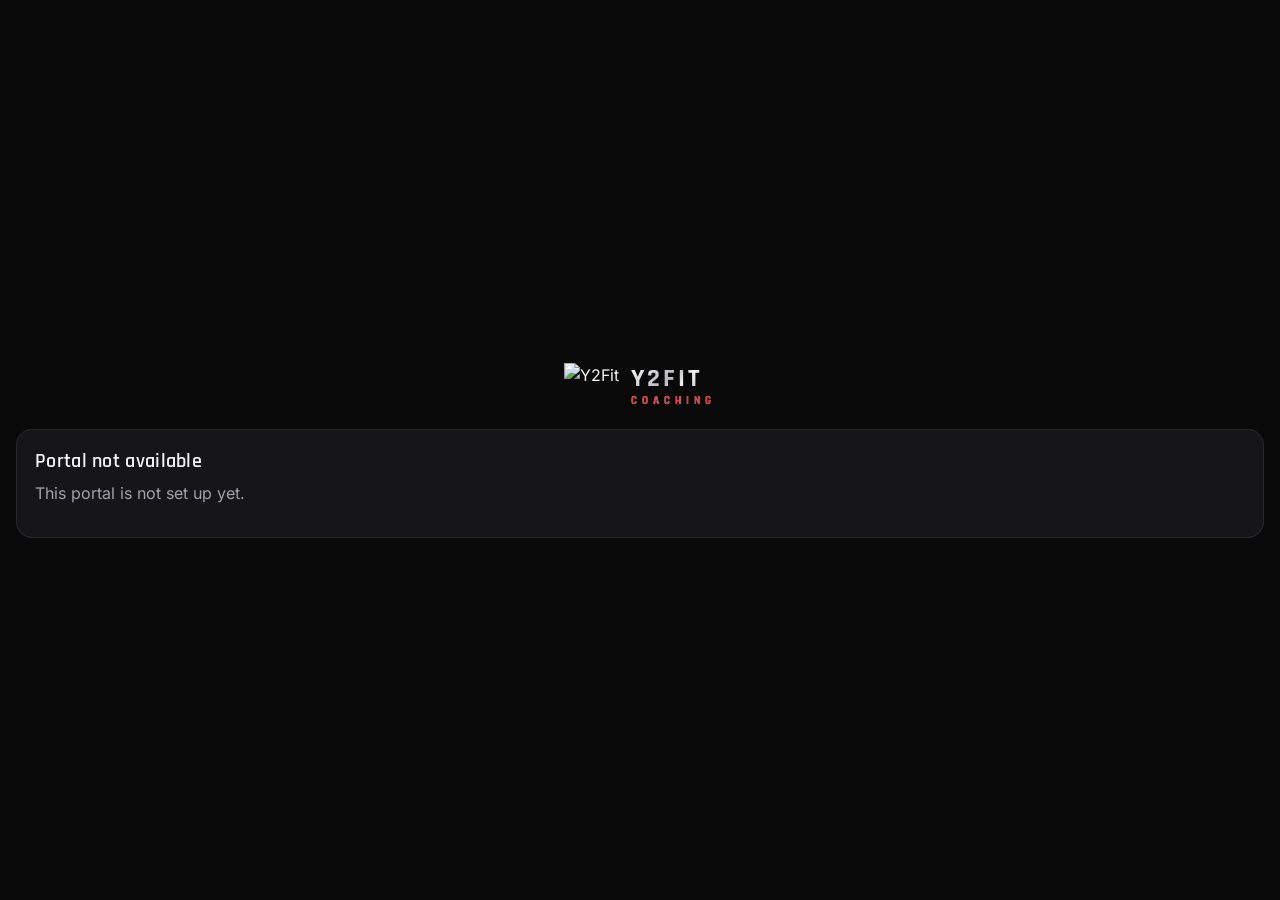
==== index.html @ b9923e0b "Update index.html" ====
<!doctype html>
<html lang="en">
  <head>
    <meta charset="utf-8" />
    <meta name="viewport" content="width=device-width, initial-scale=1, viewport-fit=cover" />
    <meta name="robots" content="noindex, nofollow" />
    <meta name="referrer" content="no-referrer" />
    <meta
      http-equiv="Content-Security-Policy"
      content="default-src 'self'; script-src 'self' 'sha256-iaXURmOWHEvY6oqe3S2Y908g583WrVGCS9VY5x+DiuU='; style-src 'self' 'unsafe-inline'; img-src 'self' data: blob:; font-src 'self'; connect-src 'self' https://rhuncukkrwwhmzfdraai.supabase.co; frame-src 'self'; worker-src 'self'; manifest-src 'self'; object-src 'none'; base-uri 'none'; form-action 'none'"
    />
    <meta name="theme-color" content="#090909" />
    <meta name="apple-mobile-web-app-capable" content="yes" />
    <meta name="apple-mobile-web-app-status-bar-style" content="black-translucent" />
    <meta name="apple-mobile-web-app-title" content="Y2Fit" />
    <link rel="manifest" href="./manifest.webmanifest" />
    <link rel="icon" href="./icon-192.png" />
    <link rel="apple-touch-icon" href="./icon-180.png" />
    <title>Y2Fit Coaching</title>
    <script type="module" crossorigin src="./assets/index-DRrbJrvQ.js"></script>
    <link rel="stylesheet" crossorigin href="./assets/index-DReyGzS9.css">
  </head>
  <body>
    <div id="root"></div>
  </body>
</html>
---- assets/index-DReyGzS9.css ----
@font-face{font-family:Inter;font-style:normal;font-display:swap;font-weight:400;src:url(./inter-cyrillic-ext-400-normal-BQZuk6qB.woff2) format("woff2"),url(./inter-cyrillic-ext-400-normal-DQukG94-.woff) format("woff");unicode-range:U+0460-052F,U+1C80-1C8A,U+20B4,U+2DE0-2DFF,U+A640-A69F,U+FE2E-FE2F}@font-face{font-family:Inter;font-style:normal;font-display:swap;font-weight:400;src:url(./inter-cyrillic-400-normal-obahsSVq.woff2) format("woff2"),url(./inter-cyrillic-400-normal-HOLc17fK.woff) format("woff");unicode-range:U+0301,U+0400-045F,U+0490-0491,U+04B0-04B1,U+2116}@font-face{font-family:Inter;font-style:normal;font-display:swap;font-weight:400;src:url(./inter-greek-ext-400-normal-DGGRlc-M.woff2) format("woff2"),url(./inter-greek-ext-400-normal-KugGGMne.woff) format("woff");unicode-range:U+1F00-1FFF}@font-face{font-family:Inter;font-style:normal;font-display:swap;font-weight:400;src:url(./inter-greek-400-normal-B4URO6DV.woff2) format("woff2"),url(./inter-greek-400-normal-q2sYcFCs.woff) format("woff");unicode-range:U+0370-0377,U+037A-037F,U+0384-038A,U+038C,U+038E-03A1,U+03A3-03FF}@font-face{font-family:Inter;font-style:normal;font-display:swap;font-weight:400;src:url(./inter-vietnamese-400-normal-DMkecbls.woff2) format("woff2"),url(./inter-vietnamese-400-normal-Bbgyi5SW.woff) format("woff");unicode-range:U+0102-0103,U+0110-0111,U+0128-0129,U+0168-0169,U+01A0-01A1,U+01AF-01B0,U+0300-0301,U+0303-0304,U+0308-0309,U+0323,U+0329,U+1EA0-1EF9,U+20AB}@font-face{font-family:Inter;font-style:normal;font-display:swap;font-weight:400;src:url(./inter-latin-ext-400-normal-C1nco2VV.woff2) format("woff2"),url(./inter-latin-ext-400-normal-77YHD8bZ.woff) format("woff");unicode-range:U+0100-02BA,U+02BD-02C5,U+02C7-02CC,U+02CE-02D7,U+02DD-02FF,U+0304,U+0308,U+0329,U+1D00-1DBF,U+1E00-1E9F,U+1EF2-1EFF,U+2020,U+20A0-20AB,U+20AD-20C0,U+2113,U+2C60-2C7F,U+A720-A7FF}@font-face{font-family:Inter;font-style:normal;font-display:swap;font-weight:400;src:url(./inter-latin-400-normal-C38fXH4l.woff2) format("woff2"),url(./inter-latin-400-normal-CyCys3Eg.woff) format("woff");unicode-range:U+0000-00FF,U+0131,U+0152-0153,U+02BB-02BC,U+02C6,U+02DA,U+02DC,U+0304,U+0308,U+0329,U+2000-206F,U+20AC,U+2122,U+2191,U+2193,U+2212,U+2215,U+FEFF,U+FFFD}@font-face{font-family:Inter;font-style:normal;font-display:swap;font-weight:500;src:url(./inter-cyrillic-ext-500-normal-B0yAr1jD.woff2) format("woff2"),url(./inter-cyrillic-ext-500-normal-BmqWE9Dz.woff) format("woff");unicode-range:U+0460-052F,U+1C80-1C8A,U+20B4,U+2DE0-2DFF,U+A640-A69F,U+FE2E-FE2F}@font-face{font-family:Inter;font-style:normal;font-display:swap;font-weight:500;src:url(./inter-cyrillic-500-normal-BasfLYem.woff2) format("woff2"),url(./inter-cyrillic-500-normal-CxZf_p3X.woff) format("woff");unicode-range:U+0301,U+0400-045F,U+0490-0491,U+04B0-04B1,U+2116}@font-face{font-family:Inter;font-style:normal;font-display:swap;font-weight:500;src:url(./inter-greek-ext-500-normal-C4iEst2y.woff2) format("woff2"),url(./inter-greek-ext-500-normal-2j5mBUwD.woff) format("woff");unicode-range:U+1F00-1FFF}@font-face{font-family:Inter;font-style:normal;font-display:swap;font-weight:500;src:url(./inter-greek-500-normal-BIZE56-Y.woff2) format("woff2"),url(./inter-greek-500-normal-Xzm54t5V.woff) format("woff");unicode-range:U+0370-0377,U+037A-037F,U+0384-038A,U+038C,U+038E-03A1,U+03A3-03FF}@font-face{font-family:Inter;font-style:normal;font-display:swap;font-weight:500;src:url(./inter-vietnamese-500-normal-DOriooB6.woff2) format("woff2"),url(./inter-vietnamese-500-normal-mJboJaSs.woff) format("woff");unicode-range:U+0102-0103,U+0110-0111,U+0128-0129,U+0168-0169,U+01A0-01A1,U+01AF-01B0,U+0300-0301,U+0303-0304,U+0308-0309,U+0323,U+0329,U+1EA0-1EF9,U+20AB}@font-face{font-family:Inter;font-style:normal;font-display:swap;font-weight:500;src:url(./inter-latin-ext-500-normal-CV4jyFjo.woff2) format("woff2"),url(./inter-latin-ext-500-normal-BxGbmqWO.woff) format("woff");unicode-range:U+0100-02BA,U+02BD-02C5,U+02C7-02CC,U+02CE-02D7,U+02DD-02FF,U+0304,U+0308,U+0329,U+1D00-1DBF,U+1E00-1E9F,U+1EF2-1EFF,U+2020,U+20A0-20AB,U+20AD-20C0,U+2113,U+2C60-2C7F,U+A720-A7FF}@font-face{font-family:Inter;font-style:normal;font-display:swap;font-weight:500;src:url(./inter-latin-500-normal-Cerq10X2.woff2) format("woff2"),url(./inter-latin-500-normal-BL9OpVg8.woff) format("woff");unicode-range:U+0000-00FF,U+0131,U+0152-0153,U+02BB-02BC,U+02C6,U+02DA,U+02DC,U+0304,U+0308,U+0329,U+2000-206F,U+20AC,U+2122,U+2191,U+2193,U+2212,U+2215,U+FEFF,U+FFFD}@font-face{font-family:Inter;font-style:normal;font-display:swap;font-weight:600;src:url(./inter-cyrillic-ext-600-normal-Dfes3d0z.woff2) format("woff2"),url(./inter-cyrillic-ext-600-normal-Bcila6Z-.woff) format("woff");unicode-range:U+0460-052F,U+1C80-1C8A,U+20B4,U+2DE0-2DFF,U+A640-A69F,U+FE2E-FE2F}@font-face{font-family:Inter;font-style:normal;font-display:swap;font-weight:600;src:url(./inter-cyrillic-600-normal-CWCymEST.woff2) format("woff2"),url(./inter-cyrillic-600-normal-4D_pXhcN.woff) format("woff");unicode-range:U+0301,U+0400-045F,U+0490-0491,U+04B0-04B1,U+2116}@font-face{font-family:Inter;font-style:normal;font-display:swap;font-weight:600;src:url(./inter-greek-ext-600-normal-DRtmH8MT.woff2) format("woff2"),url(./inter-greek-ext-600-normal-B8X0CLgF.woff) format("woff");unicode-range:U+1F00-1FFF}@font-face{font-family:Inter;font-style:normal;font-display:swap;font-weight:600;src:url(./inter-greek-600-normal-plRanbMR.woff2) format("woff2"),url(./inter-greek-600-normal-BZpKdvQh.woff) format("woff");unicode-range:U+0370-0377,U+037A-037F,U+0384-038A,U+038C,U+038E-03A1,U+03A3-03FF}@font-face{font-family:Inter;font-style:normal;font-display:swap;font-weight:600;src:url(./inter-vietnamese-600-normal-Cc8MFFhd.woff2) format("woff2"),url(./inter-vietnamese-600-normal-BuLX-rYi.woff) format("woff");unicode-range:U+0102-0103,U+0110-0111,U+0128-0129,U+0168-0169,U+01A0-01A1,U+01AF-01B0,U+0300-0301,U+0303-0304,U+0308-0309,U+0323,U+0329,U+1EA0-1EF9,U+20AB}@font-face{font-family:Inter;font-style:normal;font-display:swap;font-weight:600;src:url(./inter-latin-ext-600-normal-D2bJ5OIk.woff2) format("woff2"),url(./inter-latin-ext-600-normal-CIVaiw4L.woff) format("woff");unicode-range:U+0100-02BA,U+02BD-02C5,U+02C7-02CC,U+02CE-02D7,U+02DD-02FF,U+0304,U+0308,U+0329,U+1D00-1DBF,U+1E00-1E9F,U+1EF2-1EFF,U+2020,U+20A0-20AB,U+20AD-20C0,U+2113,U+2C60-2C7F,U+A720-A7FF}@font-face{font-family:Inter;font-style:normal;font-display:swap;font-weight:600;src:url(./inter-latin-600-normal-LgqL8muc.woff2) format("woff2"),url(./inter-latin-600-normal-CiBQ2DWP.woff) format("woff");unicode-range:U+0000-00FF,U+0131,U+0152-0153,U+02BB-02BC,U+02C6,U+02DA,U+02DC,U+0304,U+0308,U+0329,U+2000-206F,U+20AC,U+2122,U+2191,U+2193,U+2212,U+2215,U+FEFF,U+FFFD}@font-face{font-family:Rajdhani;font-style:normal;font-display:swap;font-weight:600;src:url(./rajdhani-devanagari-600-normal-DhS7ScYx.woff2) format("woff2"),url(./rajdhani-devanagari-600-normal-BtY48IV_.woff) format("woff");unicode-range:U+0900-097F,U+1CD0-1CF9,U+200C-200D,U+20A8,U+20B9,U+20F0,U+25CC,U+A830-A839,U+A8E0-A8FF,U+11B00-11B09}@font-face{font-family:Rajdhani;font-style:normal;font-display:swap;font-weight:600;src:url(./rajdhani-latin-ext-600-normal-C9ZjJQAt.woff2) format("woff2"),url(./rajdhani-latin-ext-600-normal-BleIgkPp.woff) format("woff");unicode-range:U+0100-02BA,U+02BD-02C5,U+02C7-02CC,U+02CE-02D7,U+02DD-02FF,U+0304,U+0308,U+0329,U+1D00-1DBF,U+1E00-1E9F,U+1EF2-1EFF,U+2020,U+20A0-20AB,U+20AD-20C0,U+2113,U+2C60-2C7F,U+A720-A7FF}@font-face{font-family:Rajdhani;font-style:normal;font-display:swap;font-weight:600;src:url(./rajdhani-latin-600-normal-CXCVEoA9.woff2) format("woff2"),url(./rajdhani-latin-600-normal-Dx02qI2_.woff) format("woff");unicode-range:U+0000-00FF,U+0131,U+0152-0153,U+02BB-02BC,U+02C6,U+02DA,U+02DC,U+0304,U+0308,U+0329,U+2000-206F,U+20AC,U+2122,U+2191,U+2193,U+2212,U+2215,U+FEFF,U+FFFD}@font-face{font-family:Rajdhani;font-style:normal;font-display:swap;font-weight:700;src:url(./rajdhani-devanagari-700-normal-BQQOj9BB.woff2) format("woff2"),url(./rajdhani-devanagari-700-normal-DBRwWuxA.woff) format("woff");unicode-range:U+0900-097F,U+1CD0-1CF9,U+200C-200D,U+20A8,U+20B9,U+20F0,U+25CC,U+A830-A839,U+A8E0-A8FF,U+11B00-11B09}@font-face{font-family:Rajdhani;font-style:normal;font-display:swap;font-weight:700;src:url(./rajdhani-latin-ext-700-normal-S6aYESQK.woff2) format("woff2"),url(./rajdhani-latin-ext-700-normal-BPaQ7tlD.woff) format("woff");unicode-range:U+0100-02BA,U+02BD-02C5,U+02C7-02CC,U+02CE-02D7,U+02DD-02FF,U+0304,U+0308,U+0329,U+1D00-1DBF,U+1E00-1E9F,U+1EF2-1EFF,U+2020,U+20A0-20AB,U+20AD-20C0,U+2113,U+2C60-2C7F,U+A720-A7FF}@font-face{font-family:Rajdhani;font-style:normal;font-display:swap;font-weight:700;src:url(./rajdhani-latin-700-normal-BPDUZo87.woff2) format("woff2"),url(./rajdhani-latin-700-normal-e0Uj8ZlN.woff) format("woff");unicode-range:U+0000-00FF,U+0131,U+0152-0153,U+02BB-02BC,U+02C6,U+02DA,U+02DC,U+0304,U+0308,U+0329,U+2000-206F,U+20AC,U+2122,U+2191,U+2193,U+2212,U+2215,U+FEFF,U+FFFD}:root{--bg: #090909;--card: #161618;--raised: #1f1f22;--line: rgba(255, 255, 255, .08);--line-strong: rgba(255, 255, 255, .16);--text: #f4f4f5;--text-2: #a1a1aa;--silver: #d4d4d8;--chrome: linear-gradient(135deg, #fafafa 0%, #b8b8bd 38%, #f1f1f2 55%, #8d8d93 100%);--red: #e5383b;--red-soft: rgba(229, 56, 59, .14);--good: #6ee7a8;--danger: #f78b8b;--info: #b9d3f4;--radius: 16px;--font: "Inter", system-ui, -apple-system, "Segoe UI", sans-serif;--display: "Rajdhani", "Inter", system-ui, sans-serif;color-scheme:dark}*{box-sizing:border-box}html,body{margin:0;background:var(--bg);color:var(--text);font:16px/1.5 var(--font);-webkit-text-size-adjust:100%}body{min-height:100dvh}h1,h2{font-family:var(--display);letter-spacing:.3px;margin:0 0 8px;line-height:1.15}h1{font-size:26px;font-weight:700}h2{font-size:20px;font-weight:600}p{margin:0 0 12px}.muted{color:var(--text-2)}.fine{color:var(--text-2);font-size:13px;margin-top:12px}.centered{min-height:100dvh;display:flex;flex-direction:column;align-items:center;justify-content:center;padding:24px 16px calc(24px + env(safe-area-inset-bottom));gap:18px}.brand{display:flex;align-items:center;gap:12px}.brand img{height:48px}.brand .word{font-family:var(--display);font-weight:700;font-size:26px;letter-spacing:3px;background:var(--chrome);-webkit-background-clip:text;background-clip:text;color:transparent;line-height:1}.brand .word span{display:block;font-size:11px;letter-spacing:5px;color:var(--red);-webkit-text-fill-color:var(--red);margin-top:4px}.card{background:var(--card);border:1px solid var(--line);border-radius:var(--radius);padding:20px 18px;width:100%}.card+.card{margin-top:14px}.auth,.welcome{max-width:420px;display:flex;flex-direction:column;gap:6px}.welcome p{font-size:17px}.field{display:flex;flex-direction:column;gap:6px;font-size:14px;font-weight:600;color:var(--silver);margin:8px 0}.field input{font:inherit;font-weight:400;font-size:16px;color:var(--text);background:#0f0f11;border:1px solid var(--line-strong);border-radius:12px;padding:13px 14px}.field input:focus{outline:2px solid var(--silver);outline-offset:1px}.btn{display:inline-flex;align-items:center;justify-content:center;gap:8px;font:inherit;font-weight:600;color:var(--text);background:var(--raised);border:1px solid var(--line-strong);border-radius:12px;padding:13px 18px;cursor:pointer;text-decoration:none;min-height:48px}.btn.primary{background:var(--chrome);color:#0b0b0c;border-color:transparent}.btn.danger{color:var(--danger)}.btn.block{width:100%;margin-top:10px}.btn:disabled{opacity:.6;cursor:default}.link{background:none;border:0;color:var(--silver);font:inherit;font-size:14px;padding:10px;cursor:pointer;text-decoration:underline;text-underline-offset:3px}.row{display:flex;gap:10px;flex-wrap:wrap}.alert{border-radius:12px;padding:11px 13px;background:#f78b8b1f;color:var(--danger);font-size:14px;margin:6px 0}.alert.ok{background:#6ee7a81f;color:var(--good)}.alert.info{background:#b9d3f41a;color:var(--info)}.checks{list-style:none;padding:0;margin:4px 0 6px}.checks li{padding:6px 0 6px 28px;position:relative;color:var(--silver)}.checks li:before{content:"✓";position:absolute;left:4px;color:var(--red);font-weight:700}.spinner{width:34px;height:34px;border-radius:50%;border:3px solid var(--line-strong);border-top-color:var(--red);animation:spin .8s linear infinite}@keyframes spin{to{transform:rotate(360deg)}}.shell{min-height:100dvh;display:flex;flex-direction:column}.top{position:sticky;top:0;z-index:5;display:flex;align-items:center;gap:12px;padding:calc(10px + env(safe-area-inset-top)) 16px 10px;background:#090909eb;-webkit-backdrop-filter:blur(10px);backdrop-filter:blur(10px);border-bottom:1px solid var(--line)}.top .logo{height:34px}.top .who{flex:1;min-width:0}.top .hello{font-family:var(--display);font-weight:700;font-size:20px;line-height:1.1}.top .stage{font-size:12px;color:var(--text-2)}.icon{width:44px;height:44px;border-radius:12px;border:1px solid var(--line-strong);background:var(--raised);color:var(--text);font-size:18px;cursor:pointer}.icon.on{border-color:var(--red)}.content{flex:1;width:100%;max-width:720px;margin:0 auto;padding:16px 16px calc(96px + env(safe-area-inset-bottom))}.tabs{position:fixed;left:0;right:0;bottom:0;z-index:5;display:grid;grid-template-columns:repeat(5,1fr);background:#0e0e0ff7;border-top:1px solid var(--line);padding-bottom:env(safe-area-inset-bottom)}.tabs button{position:relative;display:flex;flex-direction:column;align-items:center;gap:2px;padding:10px 2px 9px;background:none;border:0;color:var(--text-2);font:inherit;font-size:11.5px;cursor:pointer;min-height:58px}.tabs button .ic{font-size:19px;line-height:1}.tabs button.on{color:var(--text)}.tabs button.on:before{content:"";position:absolute;top:0;left:28%;right:28%;height:3px;border-radius:0 0 3px 3px;background:var(--red)}.tabs .dot{position:absolute;top:6px;right:calc(50% - 22px);min-width:18px;height:18px;border-radius:9px;background:var(--red);color:#fff;font-size:11px;font-weight:700;display:flex;align-items:center;justify-content:center;padding:0 5px}.tabs .lock{position:absolute;top:5px;right:calc(50% - 20px);font-size:10px}.hero h1{font-size:28px}.steps{list-style:none;padding:0;margin:16px 0 6px}.steps li{display:flex;align-items:center;gap:12px;padding:10px 0;color:var(--text-2);border-top:1px solid var(--line)}.steps li:first-child{border-top:0}.steps .bullet{width:26px;height:26px;flex:none;border-radius:50%;border:2px solid var(--line-strong);display:flex;align-items:center;justify-content:center;font-size:13px;font-weight:700}.steps li.done{color:var(--text)}.steps li.done .bullet{background:var(--red);border-color:var(--red);color:#fff}.steps li.current{color:var(--text)}.steps li.current .bullet{border-color:var(--red);box-shadow:0 0 0 4px var(--red-soft)}.steps .when{margin-left:auto;font-size:13px;color:var(--text-2)}.notes{list-style:none;padding:0;margin:6px 0 0}.notes li{padding:12px 0 12px 14px;border-top:1px solid var(--line);position:relative}.notes li:first-child{border-top:0}.notes li.new:before{content:"";position:absolute;left:0;top:18px;width:7px;height:7px;border-radius:50%;background:var(--red)}.notes .t{font-weight:600}.notes .b{color:var(--silver);font-size:14px}.notes .d{color:var(--text-2);font-size:12px;margin-top:2px}.locked{text-align:center;padding:22px 6px 8px}.locked .big{font-size:40px;margin-bottom:6px}.kv{display:grid;grid-template-columns:auto 1fr;gap:8px 16px;margin:8px 0 0}.kv dt{color:var(--text-2)}.kv dd{margin:0;word-break:break-word}.qwrap{height:100dvh;display:flex;flex-direction:column}.qbar{display:flex;align-items:center;justify-content:space-between;gap:10px;padding:calc(4px + env(safe-area-inset-top)) 8px 4px;border-bottom:1px solid var(--line);font-size:13px;color:var(--text-2)}.qframe{flex:1;width:100%;border:0;background:#0b0b0c}@media(min-width:760px){.tabs{left:50%;right:auto;width:720px;transform:translate(-50%);border:1px solid var(--line);border-bottom:0;border-radius:16px 16px 0 0}}
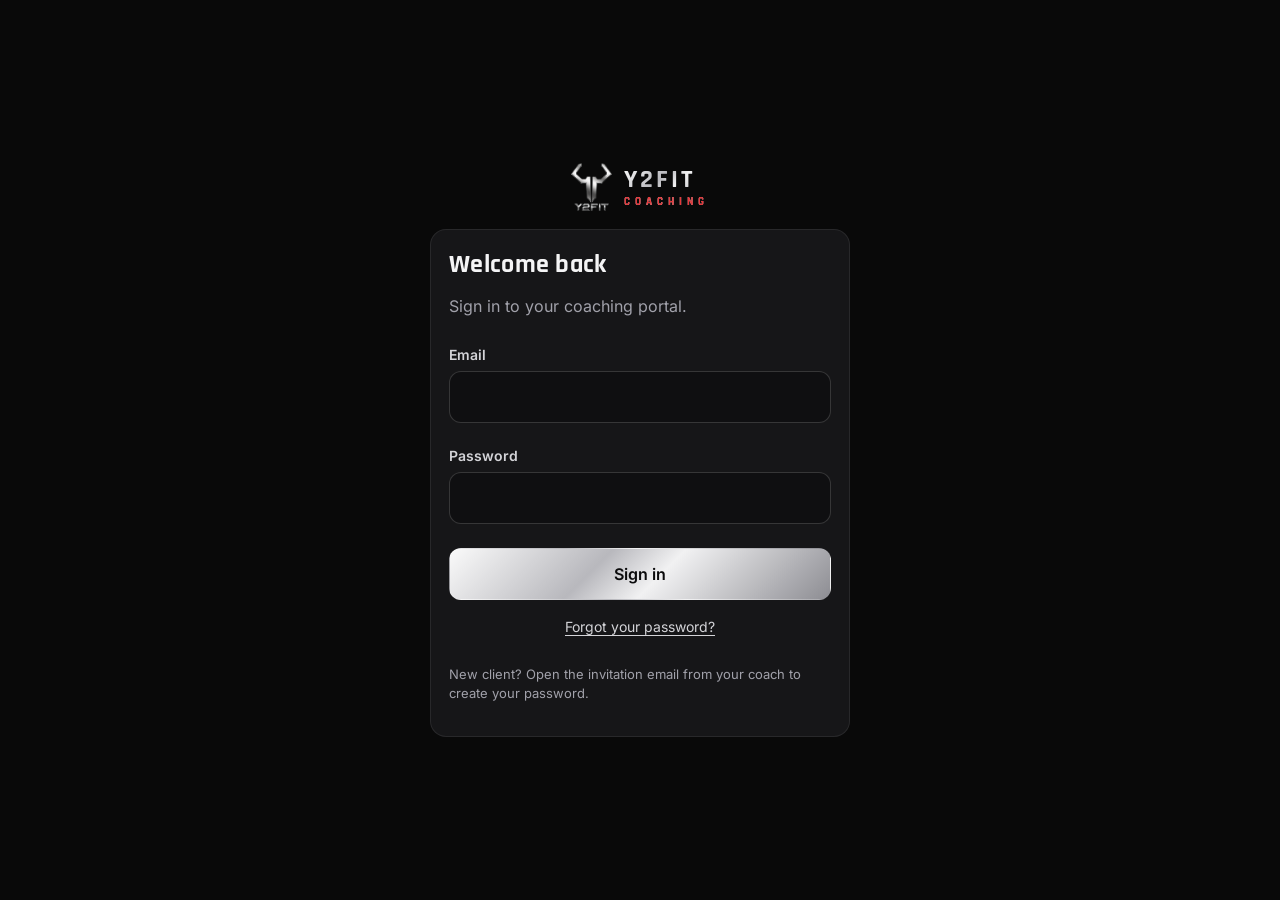
==== commit 07cd44b1: "Update index.html" ====
--- a/index.html
+++ b/index.html
@@ -17,8 +17,8 @@
     <link rel="icon" href="./icon-192.png" />
     <link rel="apple-touch-icon" href="./icon-180.png" />
     <title>Y2Fit Coaching</title>
-    <script type="module" crossorigin src="./assets/index-DRrbJrvQ.js"></script>
-    <link rel="stylesheet" crossorigin href="./assets/index-DReyGzS9.css">
+    <script type="module" crossorigin src="./assets/index-DUqU2x_a.js"></script>
+    <link rel="stylesheet" crossorigin href="./assets/index-DkVTTRrE.css">
   </head>
   <body>
     <div id="root"></div>
--- a/assets/index-DkVTTRrE.css
+++ b/assets/index-DkVTTRrE.css
@@ -0,0 +1 @@
+@font-face{font-family:Inter;font-style:normal;font-display:swap;font-weight:400;src:url(./inter-cyrillic-ext-400-normal-BQZuk6qB.woff2) format("woff2"),url(./inter-cyrillic-ext-400-normal-DQukG94-.woff) format("woff");unicode-range:U+0460-052F,U+1C80-1C8A,U+20B4,U+2DE0-2DFF,U+A640-A69F,U+FE2E-FE2F}@font-face{font-family:Inter;font-style:normal;font-display:swap;font-weight:400;src:url(./inter-cyrillic-400-normal-obahsSVq.woff2) format("woff2"),url(./inter-cyrillic-400-normal-HOLc17fK.woff) format("woff");unicode-range:U+0301,U+0400-045F,U+0490-0491,U+04B0-04B1,U+2116}@font-face{font-family:Inter;font-style:normal;font-display:swap;font-weight:400;src:url(./inter-greek-ext-400-normal-DGGRlc-M.woff2) format("woff2"),url(./inter-greek-ext-400-normal-KugGGMne.woff) format("woff");unicode-range:U+1F00-1FFF}@font-face{font-family:Inter;font-style:normal;font-display:swap;font-weight:400;src:url(./inter-greek-400-normal-B4URO6DV.woff2) format("woff2"),url(./inter-greek-400-normal-q2sYcFCs.woff) format("woff");unicode-range:U+0370-0377,U+037A-037F,U+0384-038A,U+038C,U+038E-03A1,U+03A3-03FF}@font-face{font-family:Inter;font-style:normal;font-display:swap;font-weight:400;src:url(./inter-vietnamese-400-normal-DMkecbls.woff2) format("woff2"),url(./inter-vietnamese-400-normal-Bbgyi5SW.woff) format("woff");unicode-range:U+0102-0103,U+0110-0111,U+0128-0129,U+0168-0169,U+01A0-01A1,U+01AF-01B0,U+0300-0301,U+0303-0304,U+0308-0309,U+0323,U+0329,U+1EA0-1EF9,U+20AB}@font-face{font-family:Inter;font-style:normal;font-display:swap;font-weight:400;src:url(./inter-latin-ext-400-normal-C1nco2VV.woff2) format("woff2"),url(./inter-latin-ext-400-normal-77YHD8bZ.woff) format("woff");unicode-range:U+0100-02BA,U+02BD-02C5,U+02C7-02CC,U+02CE-02D7,U+02DD-02FF,U+0304,U+0308,U+0329,U+1D00-1DBF,U+1E00-1E9F,U+1EF2-1EFF,U+2020,U+20A0-20AB,U+20AD-20C0,U+2113,U+2C60-2C7F,U+A720-A7FF}@font-face{font-family:Inter;font-style:normal;font-display:swap;font-weight:400;src:url(./inter-latin-400-normal-C38fXH4l.woff2) format("woff2"),url(./inter-latin-400-normal-CyCys3Eg.woff) format("woff");unicode-range:U+0000-00FF,U+0131,U+0152-0153,U+02BB-02BC,U+02C6,U+02DA,U+02DC,U+0304,U+0308,U+0329,U+2000-206F,U+20AC,U+2122,U+2191,U+2193,U+2212,U+2215,U+FEFF,U+FFFD}@font-face{font-family:Inter;font-style:normal;font-display:swap;font-weight:500;src:url(./inter-cyrillic-ext-500-normal-B0yAr1jD.woff2) format("woff2"),url(./inter-cyrillic-ext-500-normal-BmqWE9Dz.woff) format("woff");unicode-range:U+0460-052F,U+1C80-1C8A,U+20B4,U+2DE0-2DFF,U+A640-A69F,U+FE2E-FE2F}@font-face{font-family:Inter;font-style:normal;font-display:swap;font-weight:500;src:url(./inter-cyrillic-500-normal-BasfLYem.woff2) format("woff2"),url(./inter-cyrillic-500-normal-CxZf_p3X.woff) format("woff");unicode-range:U+0301,U+0400-045F,U+0490-0491,U+04B0-04B1,U+2116}@font-face{font-family:Inter;font-style:normal;font-display:swap;font-weight:500;src:url(./inter-greek-ext-500-normal-C4iEst2y.woff2) format("woff2"),url(./inter-greek-ext-500-normal-2j5mBUwD.woff) format("woff");unicode-range:U+1F00-1FFF}@font-face{font-family:Inter;font-style:normal;font-display:swap;font-weight:500;src:url(./inter-greek-500-normal-BIZE56-Y.woff2) format("woff2"),url(./inter-greek-500-normal-Xzm54t5V.woff) format("woff");unicode-range:U+0370-0377,U+037A-037F,U+0384-038A,U+038C,U+038E-03A1,U+03A3-03FF}@font-face{font-family:Inter;font-style:normal;font-display:swap;font-weight:500;src:url(./inter-vietnamese-500-normal-DOriooB6.woff2) format("woff2"),url(./inter-vietnamese-500-normal-mJboJaSs.woff) format("woff");unicode-range:U+0102-0103,U+0110-0111,U+0128-0129,U+0168-0169,U+01A0-01A1,U+01AF-01B0,U+0300-0301,U+0303-0304,U+0308-0309,U+0323,U+0329,U+1EA0-1EF9,U+20AB}@font-face{font-family:Inter;font-style:normal;font-display:swap;font-weight:500;src:url(./inter-latin-ext-500-normal-CV4jyFjo.woff2) format("woff2"),url(./inter-latin-ext-500-normal-BxGbmqWO.woff) format("woff");unicode-range:U+0100-02BA,U+02BD-02C5,U+02C7-02CC,U+02CE-02D7,U+02DD-02FF,U+0304,U+0308,U+0329,U+1D00-1DBF,U+1E00-1E9F,U+1EF2-1EFF,U+2020,U+20A0-20AB,U+20AD-20C0,U+2113,U+2C60-2C7F,U+A720-A7FF}@font-face{font-family:Inter;font-style:normal;font-display:swap;font-weight:500;src:url(./inter-latin-500-normal-Cerq10X2.woff2) format("woff2"),url(./inter-latin-500-normal-BL9OpVg8.woff) format("woff");unicode-range:U+0000-00FF,U+0131,U+0152-0153,U+02BB-02BC,U+02C6,U+02DA,U+02DC,U+0304,U+0308,U+0329,U+2000-206F,U+20AC,U+2122,U+2191,U+2193,U+2212,U+2215,U+FEFF,U+FFFD}@font-face{font-family:Inter;font-style:normal;font-display:swap;font-weight:600;src:url(./inter-cyrillic-ext-600-normal-Dfes3d0z.woff2) format("woff2"),url(./inter-cyrillic-ext-600-normal-Bcila6Z-.woff) format("woff");unicode-range:U+0460-052F,U+1C80-1C8A,U+20B4,U+2DE0-2DFF,U+A640-A69F,U+FE2E-FE2F}@font-face{font-family:Inter;font-style:normal;font-display:swap;font-weight:600;src:url(./inter-cyrillic-600-normal-CWCymEST.woff2) format("woff2"),url(./inter-cyrillic-600-normal-4D_pXhcN.woff) format("woff");unicode-range:U+0301,U+0400-045F,U+0490-0491,U+04B0-04B1,U+2116}@font-face{font-family:Inter;font-style:normal;font-display:swap;font-weight:600;src:url(./inter-greek-ext-600-normal-DRtmH8MT.woff2) format("woff2"),url(./inter-greek-ext-600-normal-B8X0CLgF.woff) format("woff");unicode-range:U+1F00-1FFF}@font-face{font-family:Inter;font-style:normal;font-display:swap;font-weight:600;src:url(./inter-greek-600-normal-plRanbMR.woff2) format("woff2"),url(./inter-greek-600-normal-BZpKdvQh.woff) format("woff");unicode-range:U+0370-0377,U+037A-037F,U+0384-038A,U+038C,U+038E-03A1,U+03A3-03FF}@font-face{font-family:Inter;font-style:normal;font-display:swap;font-weight:600;src:url(./inter-vietnamese-600-normal-Cc8MFFhd.woff2) format("woff2"),url(./inter-vietnamese-600-normal-BuLX-rYi.woff) format("woff");unicode-range:U+0102-0103,U+0110-0111,U+0128-0129,U+0168-0169,U+01A0-01A1,U+01AF-01B0,U+0300-0301,U+0303-0304,U+0308-0309,U+0323,U+0329,U+1EA0-1EF9,U+20AB}@font-face{font-family:Inter;font-style:normal;font-display:swap;font-weight:600;src:url(./inter-latin-ext-600-normal-D2bJ5OIk.woff2) format("woff2"),url(./inter-latin-ext-600-normal-CIVaiw4L.woff) format("woff");unicode-range:U+0100-02BA,U+02BD-02C5,U+02C7-02CC,U+02CE-02D7,U+02DD-02FF,U+0304,U+0308,U+0329,U+1D00-1DBF,U+1E00-1E9F,U+1EF2-1EFF,U+2020,U+20A0-20AB,U+20AD-20C0,U+2113,U+2C60-2C7F,U+A720-A7FF}@font-face{font-family:Inter;font-style:normal;font-display:swap;font-weight:600;src:url(./inter-latin-600-normal-LgqL8muc.woff2) format("woff2"),url(./inter-latin-600-normal-CiBQ2DWP.woff) format("woff");unicode-range:U+0000-00FF,U+0131,U+0152-0153,U+02BB-02BC,U+02C6,U+02DA,U+02DC,U+0304,U+0308,U+0329,U+2000-206F,U+20AC,U+2122,U+2191,U+2193,U+2212,U+2215,U+FEFF,U+FFFD}@font-face{font-family:Rajdhani;font-style:normal;font-display:swap;font-weight:600;src:url(./rajdhani-devanagari-600-normal-DhS7ScYx.woff2) format("woff2"),url(./rajdhani-devanagari-600-normal-BtY48IV_.woff) format("woff");unicode-range:U+0900-097F,U+1CD0-1CF9,U+200C-200D,U+20A8,U+20B9,U+20F0,U+25CC,U+A830-A839,U+A8E0-A8FF,U+11B00-11B09}@font-face{font-family:Rajdhani;font-style:normal;font-display:swap;font-weight:600;src:url(./rajdhani-latin-ext-600-normal-C9ZjJQAt.woff2) format("woff2"),url(./rajdhani-latin-ext-600-normal-BleIgkPp.woff) format("woff");unicode-range:U+0100-02BA,U+02BD-02C5,U+02C7-02CC,U+02CE-02D7,U+02DD-02FF,U+0304,U+0308,U+0329,U+1D00-1DBF,U+1E00-1E9F,U+1EF2-1EFF,U+2020,U+20A0-20AB,U+20AD-20C0,U+2113,U+2C60-2C7F,U+A720-A7FF}@font-face{font-family:Rajdhani;font-style:normal;font-display:swap;font-weight:600;src:url(./rajdhani-latin-600-normal-CXCVEoA9.woff2) format("woff2"),url(./rajdhani-latin-600-normal-Dx02qI2_.woff) format("woff");unicode-range:U+0000-00FF,U+0131,U+0152-0153,U+02BB-02BC,U+02C6,U+02DA,U+02DC,U+0304,U+0308,U+0329,U+2000-206F,U+20AC,U+2122,U+2191,U+2193,U+2212,U+2215,U+FEFF,U+FFFD}@font-face{font-family:Rajdhani;font-style:normal;font-display:swap;font-weight:700;src:url(./rajdhani-devanagari-700-normal-BQQOj9BB.woff2) format("woff2"),url(./rajdhani-devanagari-700-normal-DBRwWuxA.woff) format("woff");unicode-range:U+0900-097F,U+1CD0-1CF9,U+200C-200D,U+20A8,U+20B9,U+20F0,U+25CC,U+A830-A839,U+A8E0-A8FF,U+11B00-11B09}@font-face{font-family:Rajdhani;font-style:normal;font-display:swap;font-weight:700;src:url(./rajdhani-latin-ext-700-normal-S6aYESQK.woff2) format("woff2"),url(./rajdhani-latin-ext-700-normal-BPaQ7tlD.woff) format("woff");unicode-range:U+0100-02BA,U+02BD-02C5,U+02C7-02CC,U+02CE-02D7,U+02DD-02FF,U+0304,U+0308,U+0329,U+1D00-1DBF,U+1E00-1E9F,U+1EF2-1EFF,U+2020,U+20A0-20AB,U+20AD-20C0,U+2113,U+2C60-2C7F,U+A720-A7FF}@font-face{font-family:Rajdhani;font-style:normal;font-display:swap;font-weight:700;src:url(./rajdhani-latin-700-normal-BPDUZo87.woff2) format("woff2"),url(./rajdhani-latin-700-normal-e0Uj8ZlN.woff) format("woff");unicode-range:U+0000-00FF,U+0131,U+0152-0153,U+02BB-02BC,U+02C6,U+02DA,U+02DC,U+0304,U+0308,U+0329,U+2000-206F,U+20AC,U+2122,U+2191,U+2193,U+2212,U+2215,U+FEFF,U+FFFD}:root{--bg: #090909;--card: #161618;--raised: #1f1f22;--line: rgba(255, 255, 255, .08);--line-strong: rgba(255, 255, 255, .16);--text: #f4f4f5;--text-2: #a1a1aa;--silver: #d4d4d8;--chrome: linear-gradient(135deg, #fafafa 0%, #b8b8bd 38%, #f1f1f2 55%, #8d8d93 100%);--red: #e5383b;--red-soft: rgba(229, 56, 59, .14);--good: #6ee7a8;--danger: #f78b8b;--info: #b9d3f4;--radius: 16px;--font: "Inter", system-ui, -apple-system, "Segoe UI", sans-serif;--display: "Rajdhani", "Inter", system-ui, sans-serif;color-scheme:dark}*{box-sizing:border-box}html,body{margin:0;background:var(--bg);color:var(--text);font:16px/1.5 var(--font);-webkit-text-size-adjust:100%}body{min-height:100dvh}h1,h2{font-family:var(--display);letter-spacing:.3px;margin:0 0 8px;line-height:1.15}h1{font-size:26px;font-weight:700}h2{font-size:20px;font-weight:600}p{margin:0 0 12px}.muted{color:var(--text-2)}.fine{color:var(--text-2);font-size:13px;margin-top:12px}.centered{min-height:100dvh;display:flex;flex-direction:column;align-items:center;justify-content:center;padding:24px 16px calc(24px + env(safe-area-inset-bottom));gap:18px}.brand{display:flex;align-items:center;gap:12px}.brand img{height:48px}.brand .word{font-family:var(--display);font-weight:700;font-size:26px;letter-spacing:3px;background:var(--chrome);-webkit-background-clip:text;background-clip:text;color:transparent;line-height:1}.brand .word span{display:block;font-size:11px;letter-spacing:5px;color:var(--red);-webkit-text-fill-color:var(--red);margin-top:4px}.card{background:var(--card);border:1px solid var(--line);border-radius:var(--radius);padding:20px 18px;width:100%}.card+.card{margin-top:14px}.auth,.welcome{max-width:420px;display:flex;flex-direction:column;gap:6px}.welcome p{font-size:17px}.field{display:flex;flex-direction:column;gap:6px;font-size:14px;font-weight:600;color:var(--silver);margin:8px 0}.field input{font:inherit;font-weight:400;font-size:16px;color:var(--text);background:#0f0f11;border:1px solid var(--line-strong);border-radius:12px;padding:13px 14px}.field input:focus{outline:2px solid var(--silver);outline-offset:1px}.btn{display:inline-flex;align-items:center;justify-content:center;gap:8px;font:inherit;font-weight:600;color:var(--text);background:var(--raised);border:1px solid var(--line-strong);border-radius:12px;padding:13px 18px;cursor:pointer;text-decoration:none;min-height:48px}.btn.primary{background:var(--chrome);color:#0b0b0c;border-color:transparent}.btn.danger{color:var(--danger)}.btn.block{width:100%;margin-top:10px}.btn:disabled{opacity:.6;cursor:default}.link{background:none;border:0;color:var(--silver);font:inherit;font-size:14px;padding:10px;cursor:pointer;text-decoration:underline;text-underline-offset:3px}.row{display:flex;gap:10px;flex-wrap:wrap}.alert{border-radius:12px;padding:11px 13px;background:#f78b8b1f;color:var(--danger);font-size:14px;margin:6px 0}.alert.ok{background:#6ee7a81f;color:var(--good)}.alert.info{background:#b9d3f41a;color:var(--info)}.checks{list-style:none;padding:0;margin:4px 0 6px}.checks li{padding:6px 0 6px 28px;position:relative;color:var(--silver)}.checks li:before{content:"✓";position:absolute;left:4px;color:var(--red);font-weight:700}.spinner{width:34px;height:34px;border-radius:50%;border:3px solid var(--line-strong);border-top-color:var(--red);animation:spin .8s linear infinite}@keyframes spin{to{transform:rotate(360deg)}}.shell{min-height:100dvh;display:flex;flex-direction:column}.top{position:sticky;top:0;z-index:5;display:flex;align-items:center;gap:12px;padding:calc(10px + env(safe-area-inset-top)) 16px 10px;background:#090909eb;-webkit-backdrop-filter:blur(10px);backdrop-filter:blur(10px);border-bottom:1px solid var(--line)}.top .logo{height:34px}.top .who{flex:1;min-width:0}.top .hello{font-family:var(--display);font-weight:700;font-size:20px;line-height:1.1}.top .stage{font-size:12px;color:var(--text-2)}.icon{width:44px;height:44px;border-radius:12px;border:1px solid var(--line-strong);background:var(--raised);color:var(--text);font-size:18px;cursor:pointer}.icon.on{border-color:var(--red)}.content{flex:1;width:100%;max-width:720px;margin:0 auto;padding:16px 16px calc(96px + env(safe-area-inset-bottom))}.tabs{position:fixed;left:0;right:0;bottom:0;z-index:5;display:grid;grid-template-columns:repeat(5,1fr);background:#0e0e0ff7;border-top:1px solid var(--line);padding-bottom:env(safe-area-inset-bottom)}.tabs button{position:relative;display:flex;flex-direction:column;align-items:center;gap:2px;padding:10px 2px 9px;background:none;border:0;color:var(--text-2);font:inherit;font-size:11.5px;cursor:pointer;min-height:58px}.tabs button .ic{font-size:19px;line-height:1}.tabs button.on{color:var(--text)}.tabs button.on:before{content:"";position:absolute;top:0;left:28%;right:28%;height:3px;border-radius:0 0 3px 3px;background:var(--red)}.tabs .dot{position:absolute;top:6px;right:calc(50% - 22px);min-width:18px;height:18px;border-radius:9px;background:var(--red);color:#fff;font-size:11px;font-weight:700;display:flex;align-items:center;justify-content:center;padding:0 5px}.tabs .lock{position:absolute;top:5px;right:calc(50% - 20px);font-size:10px}.hero h1{font-size:28px}.steps{list-style:none;padding:0;margin:16px 0 6px}.steps li{display:flex;align-items:center;gap:12px;padding:10px 0;color:var(--text-2);border-top:1px solid var(--line)}.steps li:first-child{border-top:0}.steps .bullet{width:26px;height:26px;flex:none;border-radius:50%;border:2px solid var(--line-strong);display:flex;align-items:center;justify-content:center;font-size:13px;font-weight:700}.steps li.done{color:var(--text)}.steps li.done .bullet{background:var(--red);border-color:var(--red);color:#fff}.steps li.current{color:var(--text)}.steps li.current .bullet{border-color:var(--red);box-shadow:0 0 0 4px var(--red-soft)}.steps .when{margin-left:auto;font-size:13px;color:var(--text-2)}.notes{list-style:none;padding:0;margin:6px 0 0}.notes li{padding:12px 0 12px 14px;border-top:1px solid var(--line);position:relative}.notes li:first-child{border-top:0}.notes li.new:before{content:"";position:absolute;left:0;top:18px;width:7px;height:7px;border-radius:50%;background:var(--red)}.notes .t{font-weight:600}.notes .b{color:var(--silver);font-size:14px}.notes .d{color:var(--text-2);font-size:12px;margin-top:2px}.locked{text-align:center;padding:22px 6px 8px}.locked .big{font-size:40px;margin-bottom:6px}.kv{display:grid;grid-template-columns:auto 1fr;gap:8px 16px;margin:8px 0 0}.kv dt{color:var(--text-2)}.kv dd{margin:0;word-break:break-word}.qwrap{height:100dvh;display:flex;flex-direction:column}.qbar{display:flex;align-items:center;justify-content:space-between;gap:10px;padding:calc(4px + env(safe-area-inset-top)) 8px 4px;border-bottom:1px solid var(--line);font-size:13px;color:var(--text-2)}.qframe{flex:1;width:100%;border:0;background:#0b0b0c}@media(min-width:760px){.tabs{left:50%;right:auto;width:720px;transform:translate(-50%);border:1px solid var(--line);border-bottom:0;border-radius:16px 16px 0 0}}.plan-head{margin-bottom:12px}.plan-meta{display:flex;flex-direction:column;gap:2px;margin-bottom:10px}.plan-note{background:#d71e2b1f;border-left:4px solid #d71e2b;border-radius:8px;padding:8px 12px;margin:0 0 10px;white-space:pre-wrap}.plan-frame{display:block;width:100%;min-height:60vh;border:0;border-radius:16px;background:#fff;overflow:hidden}
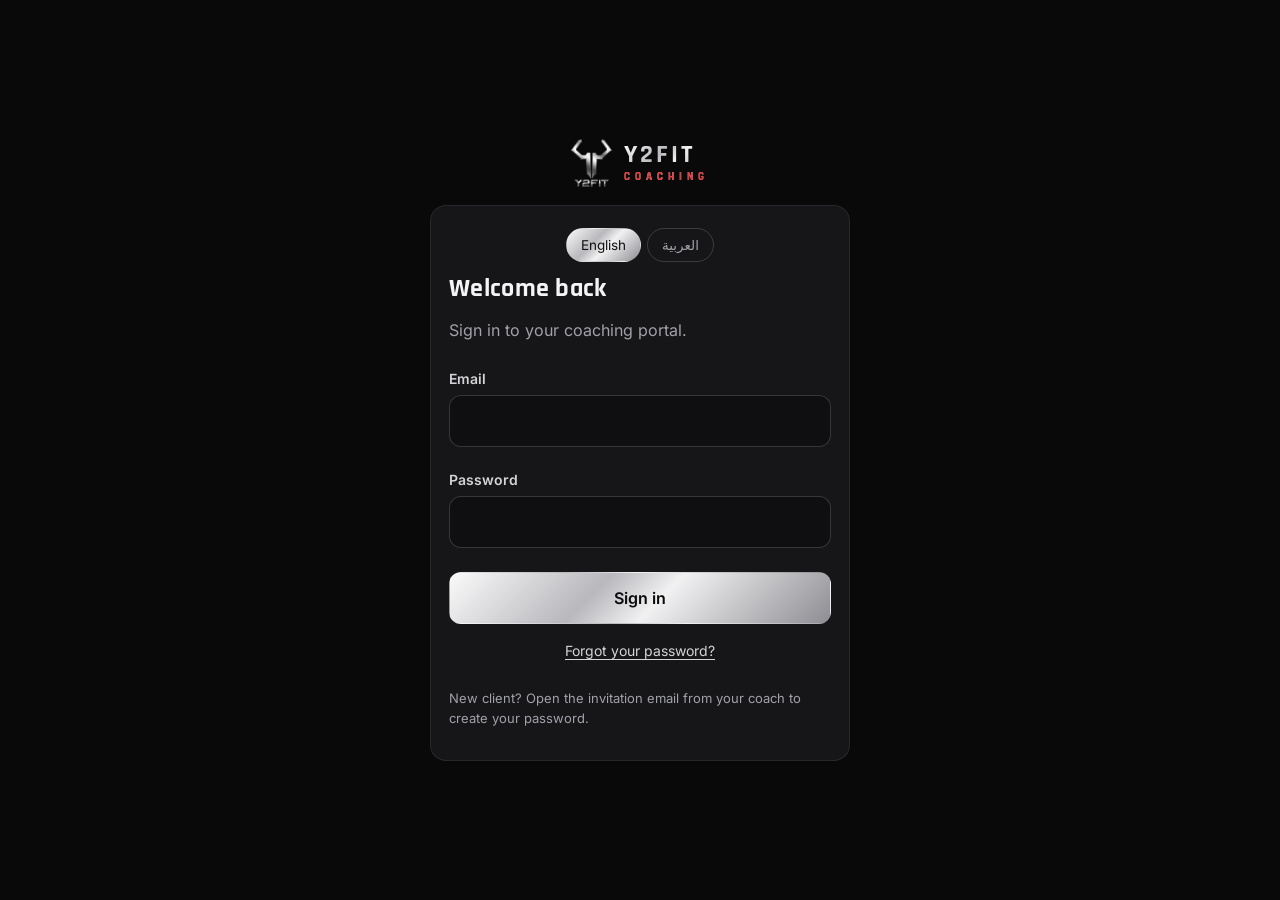
==== commit 973bc3e6: "Update index.html" ====
--- a/index.html
+++ b/index.html
@@ -7,7 +7,7 @@
     <meta name="referrer" content="no-referrer" />
     <meta
       http-equiv="Content-Security-Policy"
-      content="default-src 'self'; script-src 'self' 'sha256-iaXURmOWHEvY6oqe3S2Y908g583WrVGCS9VY5x+DiuU='; style-src 'self' 'unsafe-inline'; img-src 'self' data: blob:; font-src 'self'; connect-src 'self' https://rhuncukkrwwhmzfdraai.supabase.co; frame-src 'self'; worker-src 'self'; manifest-src 'self'; object-src 'none'; base-uri 'none'; form-action 'none'"
+      content="default-src 'self'; script-src 'self' 'sha256-jDDRGex/MrT0CccQMWyHxSBkiZv4CRub4TukaxVb5jg='; style-src 'self' 'unsafe-inline'; img-src 'self' data: blob:; font-src 'self'; connect-src 'self' https://rhuncukkrwwhmzfdraai.supabase.co; frame-src 'self'; worker-src 'self'; manifest-src 'self'; object-src 'none'; base-uri 'none'; form-action 'none'"
     />
     <meta name="theme-color" content="#090909" />
     <meta name="apple-mobile-web-app-capable" content="yes" />
@@ -17,8 +17,10 @@
     <link rel="icon" href="./icon-192.png" />
     <link rel="apple-touch-icon" href="./icon-180.png" />
     <title>Y2Fit Coaching</title>
-    <script type="module" crossorigin src="./assets/index-DUqU2x_a.js"></script>
-    <link rel="stylesheet" crossorigin href="./assets/index-DkVTTRrE.css">
+    <script type="module" crossorigin src="./assets/main-B8pPpLiS.js"></script>
+    <link rel="modulepreload" crossorigin href="./assets/api-5sjVMp1f.js">
+    <link rel="stylesheet" crossorigin href="./assets/api-CvpPeQQz.css">
+    <link rel="stylesheet" crossorigin href="./assets/main-LbW_VSlT.css">
   </head>
   <body>
     <div id="root"></div>
--- a/assets/api-CvpPeQQz.css
+++ b/assets/api-CvpPeQQz.css
@@ -0,0 +1 @@
+@font-face{font-family:Inter;font-style:normal;font-display:swap;font-weight:400;src:url(./inter-cyrillic-ext-400-normal-BQZuk6qB.woff2) format("woff2"),url(./inter-cyrillic-ext-400-normal-DQukG94-.woff) format("woff");unicode-range:U+0460-052F,U+1C80-1C8A,U+20B4,U+2DE0-2DFF,U+A640-A69F,U+FE2E-FE2F}@font-face{font-family:Inter;font-style:normal;font-display:swap;font-weight:400;src:url(./inter-cyrillic-400-normal-obahsSVq.woff2) format("woff2"),url(./inter-cyrillic-400-normal-HOLc17fK.woff) format("woff");unicode-range:U+0301,U+0400-045F,U+0490-0491,U+04B0-04B1,U+2116}@font-face{font-family:Inter;font-style:normal;font-display:swap;font-weight:400;src:url(./inter-greek-ext-400-normal-DGGRlc-M.woff2) format("woff2"),url(./inter-greek-ext-400-normal-KugGGMne.woff) format("woff");unicode-range:U+1F00-1FFF}@font-face{font-family:Inter;font-style:normal;font-display:swap;font-weight:400;src:url(./inter-greek-400-normal-B4URO6DV.woff2) format("woff2"),url(./inter-greek-400-normal-q2sYcFCs.woff) format("woff");unicode-range:U+0370-0377,U+037A-037F,U+0384-038A,U+038C,U+038E-03A1,U+03A3-03FF}@font-face{font-family:Inter;font-style:normal;font-display:swap;font-weight:400;src:url(./inter-vietnamese-400-normal-DMkecbls.woff2) format("woff2"),url(./inter-vietnamese-400-normal-Bbgyi5SW.woff) format("woff");unicode-range:U+0102-0103,U+0110-0111,U+0128-0129,U+0168-0169,U+01A0-01A1,U+01AF-01B0,U+0300-0301,U+0303-0304,U+0308-0309,U+0323,U+0329,U+1EA0-1EF9,U+20AB}@font-face{font-family:Inter;font-style:normal;font-display:swap;font-weight:400;src:url(./inter-latin-ext-400-normal-C1nco2VV.woff2) format("woff2"),url(./inter-latin-ext-400-normal-77YHD8bZ.woff) format("woff");unicode-range:U+0100-02BA,U+02BD-02C5,U+02C7-02CC,U+02CE-02D7,U+02DD-02FF,U+0304,U+0308,U+0329,U+1D00-1DBF,U+1E00-1E9F,U+1EF2-1EFF,U+2020,U+20A0-20AB,U+20AD-20C0,U+2113,U+2C60-2C7F,U+A720-A7FF}@font-face{font-family:Inter;font-style:normal;font-display:swap;font-weight:400;src:url(./inter-latin-400-normal-C38fXH4l.woff2) format("woff2"),url(./inter-latin-400-normal-CyCys3Eg.woff) format("woff");unicode-range:U+0000-00FF,U+0131,U+0152-0153,U+02BB-02BC,U+02C6,U+02DA,U+02DC,U+0304,U+0308,U+0329,U+2000-206F,U+20AC,U+2122,U+2191,U+2193,U+2212,U+2215,U+FEFF,U+FFFD}@font-face{font-family:Inter;font-style:normal;font-display:swap;font-weight:500;src:url(./inter-cyrillic-ext-500-normal-B0yAr1jD.woff2) format("woff2"),url(./inter-cyrillic-ext-500-normal-BmqWE9Dz.woff) format("woff");unicode-range:U+0460-052F,U+1C80-1C8A,U+20B4,U+2DE0-2DFF,U+A640-A69F,U+FE2E-FE2F}@font-face{font-family:Inter;font-style:normal;font-display:swap;font-weight:500;src:url(./inter-cyrillic-500-normal-BasfLYem.woff2) format("woff2"),url(./inter-cyrillic-500-normal-CxZf_p3X.woff) format("woff");unicode-range:U+0301,U+0400-045F,U+0490-0491,U+04B0-04B1,U+2116}@font-face{font-family:Inter;font-style:normal;font-display:swap;font-weight:500;src:url(./inter-greek-ext-500-normal-C4iEst2y.woff2) format("woff2"),url(./inter-greek-ext-500-normal-2j5mBUwD.woff) format("woff");unicode-range:U+1F00-1FFF}@font-face{font-family:Inter;font-style:normal;font-display:swap;font-weight:500;src:url(./inter-greek-500-normal-BIZE56-Y.woff2) format("woff2"),url(./inter-greek-500-normal-Xzm54t5V.woff) format("woff");unicode-range:U+0370-0377,U+037A-037F,U+0384-038A,U+038C,U+038E-03A1,U+03A3-03FF}@font-face{font-family:Inter;font-style:normal;font-display:swap;font-weight:500;src:url(./inter-vietnamese-500-normal-DOriooB6.woff2) format("woff2"),url(./inter-vietnamese-500-normal-mJboJaSs.woff) format("woff");unicode-range:U+0102-0103,U+0110-0111,U+0128-0129,U+0168-0169,U+01A0-01A1,U+01AF-01B0,U+0300-0301,U+0303-0304,U+0308-0309,U+0323,U+0329,U+1EA0-1EF9,U+20AB}@font-face{font-family:Inter;font-style:normal;font-display:swap;font-weight:500;src:url(./inter-latin-ext-500-normal-CV4jyFjo.woff2) format("woff2"),url(./inter-latin-ext-500-normal-BxGbmqWO.woff) format("woff");unicode-range:U+0100-02BA,U+02BD-02C5,U+02C7-02CC,U+02CE-02D7,U+02DD-02FF,U+0304,U+0308,U+0329,U+1D00-1DBF,U+1E00-1E9F,U+1EF2-1EFF,U+2020,U+20A0-20AB,U+20AD-20C0,U+2113,U+2C60-2C7F,U+A720-A7FF}@font-face{font-family:Inter;font-style:normal;font-display:swap;font-weight:500;src:url(./inter-latin-500-normal-Cerq10X2.woff2) format("woff2"),url(./inter-latin-500-normal-BL9OpVg8.woff) format("woff");unicode-range:U+0000-00FF,U+0131,U+0152-0153,U+02BB-02BC,U+02C6,U+02DA,U+02DC,U+0304,U+0308,U+0329,U+2000-206F,U+20AC,U+2122,U+2191,U+2193,U+2212,U+2215,U+FEFF,U+FFFD}@font-face{font-family:Inter;font-style:normal;font-display:swap;font-weight:600;src:url(./inter-cyrillic-ext-600-normal-Dfes3d0z.woff2) format("woff2"),url(./inter-cyrillic-ext-600-normal-Bcila6Z-.woff) format("woff");unicode-range:U+0460-052F,U+1C80-1C8A,U+20B4,U+2DE0-2DFF,U+A640-A69F,U+FE2E-FE2F}@font-face{font-family:Inter;font-style:normal;font-display:swap;font-weight:600;src:url(./inter-cyrillic-600-normal-CWCymEST.woff2) format("woff2"),url(./inter-cyrillic-600-normal-4D_pXhcN.woff) format("woff");unicode-range:U+0301,U+0400-045F,U+0490-0491,U+04B0-04B1,U+2116}@font-face{font-family:Inter;font-style:normal;font-display:swap;font-weight:600;src:url(./inter-greek-ext-600-normal-DRtmH8MT.woff2) format("woff2"),url(./inter-greek-ext-600-normal-B8X0CLgF.woff) format("woff");unicode-range:U+1F00-1FFF}@font-face{font-family:Inter;font-style:normal;font-display:swap;font-weight:600;src:url(./inter-greek-600-normal-plRanbMR.woff2) format("woff2"),url(./inter-greek-600-normal-BZpKdvQh.woff) format("woff");unicode-range:U+0370-0377,U+037A-037F,U+0384-038A,U+038C,U+038E-03A1,U+03A3-03FF}@font-face{font-family:Inter;font-style:normal;font-display:swap;font-weight:600;src:url(./inter-vietnamese-600-normal-Cc8MFFhd.woff2) format("woff2"),url(./inter-vietnamese-600-normal-BuLX-rYi.woff) format("woff");unicode-range:U+0102-0103,U+0110-0111,U+0128-0129,U+0168-0169,U+01A0-01A1,U+01AF-01B0,U+0300-0301,U+0303-0304,U+0308-0309,U+0323,U+0329,U+1EA0-1EF9,U+20AB}@font-face{font-family:Inter;font-style:normal;font-display:swap;font-weight:600;src:url(./inter-latin-ext-600-normal-D2bJ5OIk.woff2) format("woff2"),url(./inter-latin-ext-600-normal-CIVaiw4L.woff) format("woff");unicode-range:U+0100-02BA,U+02BD-02C5,U+02C7-02CC,U+02CE-02D7,U+02DD-02FF,U+0304,U+0308,U+0329,U+1D00-1DBF,U+1E00-1E9F,U+1EF2-1EFF,U+2020,U+20A0-20AB,U+20AD-20C0,U+2113,U+2C60-2C7F,U+A720-A7FF}@font-face{font-family:Inter;font-style:normal;font-display:swap;font-weight:600;src:url(./inter-latin-600-normal-LgqL8muc.woff2) format("woff2"),url(./inter-latin-600-normal-CiBQ2DWP.woff) format("woff");unicode-range:U+0000-00FF,U+0131,U+0152-0153,U+02BB-02BC,U+02C6,U+02DA,U+02DC,U+0304,U+0308,U+0329,U+2000-206F,U+20AC,U+2122,U+2191,U+2193,U+2212,U+2215,U+FEFF,U+FFFD}@font-face{font-family:Rajdhani;font-style:normal;font-display:swap;font-weight:600;src:url(./rajdhani-devanagari-600-normal-DhS7ScYx.woff2) format("woff2"),url(./rajdhani-devanagari-600-normal-BtY48IV_.woff) format("woff");unicode-range:U+0900-097F,U+1CD0-1CF9,U+200C-200D,U+20A8,U+20B9,U+20F0,U+25CC,U+A830-A839,U+A8E0-A8FF,U+11B00-11B09}@font-face{font-family:Rajdhani;font-style:normal;font-display:swap;font-weight:600;src:url(./rajdhani-latin-ext-600-normal-C9ZjJQAt.woff2) format("woff2"),url(./rajdhani-latin-ext-600-normal-BleIgkPp.woff) format("woff");unicode-range:U+0100-02BA,U+02BD-02C5,U+02C7-02CC,U+02CE-02D7,U+02DD-02FF,U+0304,U+0308,U+0329,U+1D00-1DBF,U+1E00-1E9F,U+1EF2-1EFF,U+2020,U+20A0-20AB,U+20AD-20C0,U+2113,U+2C60-2C7F,U+A720-A7FF}@font-face{font-family:Rajdhani;font-style:normal;font-display:swap;font-weight:600;src:url(./rajdhani-latin-600-normal-CXCVEoA9.woff2) format("woff2"),url(./rajdhani-latin-600-normal-Dx02qI2_.woff) format("woff");unicode-range:U+0000-00FF,U+0131,U+0152-0153,U+02BB-02BC,U+02C6,U+02DA,U+02DC,U+0304,U+0308,U+0329,U+2000-206F,U+20AC,U+2122,U+2191,U+2193,U+2212,U+2215,U+FEFF,U+FFFD}@font-face{font-family:Rajdhani;font-style:normal;font-display:swap;font-weight:700;src:url(./rajdhani-devanagari-700-normal-BQQOj9BB.woff2) format("woff2"),url(./rajdhani-devanagari-700-normal-DBRwWuxA.woff) format("woff");unicode-range:U+0900-097F,U+1CD0-1CF9,U+200C-200D,U+20A8,U+20B9,U+20F0,U+25CC,U+A830-A839,U+A8E0-A8FF,U+11B00-11B09}@font-face{font-family:Rajdhani;font-style:normal;font-display:swap;font-weight:700;src:url(./rajdhani-latin-ext-700-normal-S6aYESQK.woff2) format("woff2"),url(./rajdhani-latin-ext-700-normal-BPaQ7tlD.woff) format("woff");unicode-range:U+0100-02BA,U+02BD-02C5,U+02C7-02CC,U+02CE-02D7,U+02DD-02FF,U+0304,U+0308,U+0329,U+1D00-1DBF,U+1E00-1E9F,U+1EF2-1EFF,U+2020,U+20A0-20AB,U+20AD-20C0,U+2113,U+2C60-2C7F,U+A720-A7FF}@font-face{font-family:Rajdhani;font-style:normal;font-display:swap;font-weight:700;src:url(./rajdhani-latin-700-normal-BPDUZo87.woff2) format("woff2"),url(./rajdhani-latin-700-normal-e0Uj8ZlN.woff) format("woff");unicode-range:U+0000-00FF,U+0131,U+0152-0153,U+02BB-02BC,U+02C6,U+02DA,U+02DC,U+0304,U+0308,U+0329,U+2000-206F,U+20AC,U+2122,U+2191,U+2193,U+2212,U+2215,U+FEFF,U+FFFD}:root{--bg: #090909;--card: #161618;--raised: #1f1f22;--line: rgba(255, 255, 255, .08);--line-strong: rgba(255, 255, 255, .16);--text: #f4f4f5;--text-2: #a1a1aa;--silver: #d4d4d8;--chrome: linear-gradient(135deg, #fafafa 0%, #b8b8bd 38%, #f1f1f2 55%, #8d8d93 100%);--red: #e5383b;--red-soft: rgba(229, 56, 59, .14);--good: #6ee7a8;--danger: #f78b8b;--info: #b9d3f4;--radius: 16px;--font: "Inter", system-ui, -apple-system, "Segoe UI", sans-serif;--display: "Rajdhani", "Inter", system-ui, sans-serif;color-scheme:dark}*{box-sizing:border-box}html,body{margin:0;background:var(--bg);color:var(--text);font:16px/1.5 var(--font);-webkit-text-size-adjust:100%}body{min-height:100dvh}h1,h2{font-family:var(--display);letter-spacing:.3px;margin:0 0 8px;line-height:1.15}h1{font-size:26px;font-weight:700}h2{font-size:20px;font-weight:600}p{margin:0 0 12px}.muted{color:var(--text-2)}.fine{color:var(--text-2);font-size:13px;margin-top:12px}.centered{min-height:100dvh;display:flex;flex-direction:column;align-items:center;justify-content:center;padding:24px 16px calc(24px + env(safe-area-inset-bottom));gap:18px}.brand{display:flex;align-items:center;gap:12px}.brand img{height:48px}.brand .word{font-family:var(--display);font-weight:700;font-size:26px;letter-spacing:3px;background:var(--chrome);-webkit-background-clip:text;background-clip:text;color:transparent;line-height:1}.brand .word span{display:block;font-size:11px;letter-spacing:5px;color:var(--red);-webkit-text-fill-color:var(--red);margin-top:4px}.card{background:var(--card);border:1px solid var(--line);border-radius:var(--radius);padding:20px 18px;width:100%}.card+.card{margin-top:14px}.auth,.welcome{max-width:420px;display:flex;flex-direction:column;gap:6px}.welcome p{font-size:17px}.field{display:flex;flex-direction:column;gap:6px;font-size:14px;font-weight:600;color:var(--silver);margin:8px 0}.field input{font:inherit;font-weight:400;font-size:16px;color:var(--text);background:#0f0f11;border:1px solid var(--line-strong);border-radius:12px;padding:13px 14px}.field input:focus{outline:2px solid var(--silver);outline-offset:1px}.btn{display:inline-flex;align-items:center;justify-content:center;gap:8px;font:inherit;font-weight:600;color:var(--text);background:var(--raised);border:1px solid var(--line-strong);border-radius:12px;padding:13px 18px;cursor:pointer;text-decoration:none;min-height:48px}.btn.primary{background:var(--chrome);color:#0b0b0c;border-color:transparent}.btn.danger{color:var(--danger)}.btn.block{width:100%;margin-top:10px}.btn:disabled{opacity:.6;cursor:default}.link{background:none;border:0;color:var(--silver);font:inherit;font-size:14px;padding:10px;cursor:pointer;text-decoration:underline;text-underline-offset:3px}.row{display:flex;gap:10px;flex-wrap:wrap}.alert{border-radius:12px;padding:11px 13px;background:#f78b8b1f;color:var(--danger);font-size:14px;margin:6px 0}.alert.ok{background:#6ee7a81f;color:var(--good)}.alert.info{background:#b9d3f41a;color:var(--info)}.checks{list-style:none;padding:0;margin:4px 0 6px}.checks li{padding:6px 0 6px 28px;position:relative;color:var(--silver)}.checks li:before{content:"✓";position:absolute;left:4px;color:var(--red);font-weight:700}.spinner{width:34px;height:34px;border-radius:50%;border:3px solid var(--line-strong);border-top-color:var(--red);animation:spin .8s linear infinite}@keyframes spin{to{transform:rotate(360deg)}}.shell{min-height:100dvh;display:flex;flex-direction:column}.top{position:sticky;top:0;z-index:5;display:flex;align-items:center;gap:12px;padding:calc(10px + env(safe-area-inset-top)) 16px 10px;background:#090909eb;-webkit-backdrop-filter:blur(10px);backdrop-filter:blur(10px);border-bottom:1px solid var(--line)}.top .logo{height:34px}.top .who{flex:1;min-width:0}.top .hello{font-family:var(--display);font-weight:700;font-size:20px;line-height:1.1}.top .stage{font-size:12px;color:var(--text-2)}.icon{width:44px;height:44px;border-radius:12px;border:1px solid var(--line-strong);background:var(--raised);color:var(--text);font-size:18px;cursor:pointer}.icon.on{border-color:var(--red)}.content{flex:1;width:100%;max-width:720px;margin:0 auto;padding:16px 16px calc(96px + env(safe-area-inset-bottom))}.tabs{position:fixed;left:0;right:0;bottom:0;z-index:5;display:grid;grid-template-columns:repeat(6,1fr);background:#0e0e0ff7;border-top:1px solid var(--line);padding-bottom:env(safe-area-inset-bottom)}.tabs button{position:relative;display:flex;flex-direction:column;align-items:center;gap:2px;padding:10px 2px 9px;background:none;border:0;color:var(--text-2);font:inherit;font-size:11px;cursor:pointer;min-height:58px}.tabs button .ic{font-size:19px;line-height:1}.tabs button.on{color:var(--text)}.tabs button.on:before{content:"";position:absolute;top:0;left:28%;right:28%;height:3px;border-radius:0 0 3px 3px;background:var(--red)}.tabs .dot{position:absolute;top:6px;right:calc(50% - 22px);min-width:18px;height:18px;border-radius:9px;background:var(--red);color:#fff;font-size:11px;font-weight:700;display:flex;align-items:center;justify-content:center;padding:0 5px}.tabs .lock{position:absolute;top:5px;right:calc(50% - 20px);font-size:10px}.hero h1{font-size:28px}.steps{list-style:none;padding:0;margin:16px 0 6px}.steps li{display:flex;align-items:center;gap:12px;padding:10px 0;color:var(--text-2);border-top:1px solid var(--line)}.steps li:first-child{border-top:0}.steps .bullet{width:26px;height:26px;flex:none;border-radius:50%;border:2px solid var(--line-strong);display:flex;align-items:center;justify-content:center;font-size:13px;font-weight:700}.steps li.done{color:var(--text)}.steps li.done .bullet{background:var(--red);border-color:var(--red);color:#fff}.steps li.current{color:var(--text)}.steps li.current .bullet{border-color:var(--red);box-shadow:0 0 0 4px var(--red-soft)}.steps .when{margin-left:auto;font-size:13px;color:var(--text-2)}.notes{list-style:none;padding:0;margin:6px 0 0}.notes li{padding:12px 0 12px 14px;border-top:1px solid var(--line);position:relative}.notes li:first-child{border-top:0}.notes li.new:before{content:"";position:absolute;left:0;top:18px;width:7px;height:7px;border-radius:50%;background:var(--red)}.notes .t{font-weight:600}.notes .b{color:var(--silver);font-size:14px}.notes .d{color:var(--text-2);font-size:12px;margin-top:2px}.locked{text-align:center;padding:22px 6px 8px}.locked .big{font-size:40px;margin-bottom:6px}.kv{display:grid;grid-template-columns:auto 1fr;gap:8px 16px;margin:8px 0 0}.kv dt{color:var(--text-2)}.kv dd{margin:0;word-break:break-word}.qwrap{height:100dvh;display:flex;flex-direction:column}.qbar{display:flex;align-items:center;justify-content:space-between;gap:10px;padding:calc(4px + env(safe-area-inset-top)) 8px 4px;border-bottom:1px solid var(--line);font-size:13px;color:var(--text-2)}.qframe{flex:1;width:100%;border:0;background:#0b0b0c}@media(min-width:760px){.tabs{left:50%;right:auto;width:720px;transform:translate(-50%);border:1px solid var(--line);border-bottom:0;border-radius:16px 16px 0 0}}.plan-head{margin-bottom:12px}.plan-meta{display:flex;flex-direction:column;gap:2px;margin-bottom:10px}.plan-note{background:#d71e2b1f;border-left:4px solid #d71e2b;border-radius:8px;padding:8px 12px;margin:0 0 10px;white-space:pre-wrap}.plan-frame{display:block;width:100%;min-height:60vh;border:0;border-radius:16px;background:#fff;overflow:hidden}.quick{display:flex;flex-direction:column;gap:8px;margin:4px 0 10px}.next-ci{display:flex;flex-direction:column;align-items:flex-start;gap:2px;text-align:left;font:inherit;color:var(--text);cursor:pointer;border-left:5px solid var(--line-strong)}button.next-ci{margin-top:14px}.next-ci.inline{cursor:default;background:var(--raised);border-radius:12px;padding:12px 14px;margin:6px 0 12px;border:1px solid var(--line);border-left:5px solid var(--line-strong)}.next-ci.due,.next-ci.late{border-left-color:var(--red)}.next-ci.soon{border-left-color:#f5c76b}.ck-l{font-size:11px;letter-spacing:.2em;text-transform:uppercase;color:var(--red);font-weight:700}.ck-d{font-family:var(--display);font-size:22px;font-weight:700;line-height:1.15}.ck-s{font-size:14px;color:var(--text-2)}.next-ci.late .ck-s,.next-ci.due .ck-s{color:var(--text);font-weight:600}.small{font-size:13.5px}.ok-line{color:var(--good);font-weight:600;margin:4px 0 0}.ci-list{list-style:none;padding:0;margin:0}.ci-list li{padding:12px 0;border-top:1px solid var(--line)}.ci-list li:first-child{border-top:0;padding-top:4px}.ci-top{display:flex;flex-wrap:wrap;align-items:center;gap:6px 12px}.pill{font-size:12px;padding:2px 9px;border-radius:99px;background:var(--raised);color:var(--text-2);border:1px solid var(--line)}.pill.good{color:var(--good);border-color:#6ee7a859}.fb{margin:8px 0 0;background:var(--raised);border-radius:10px;padding:9px 12px;white-space:pre-wrap}.stats{display:grid;grid-template-columns:repeat(3,minmax(0,1fr));gap:8px;margin:6px 0 12px}.stats>div{background:var(--raised);border:1px solid var(--line);border-radius:12px;padding:9px 10px;display:flex;flex-direction:column}.stats .kl{font-size:10.5px;letter-spacing:.12em;text-transform:uppercase;color:var(--text-2);font-weight:600}.stats b{font-family:var(--display);font-size:21px;line-height:1.2}.stats .ks{font-size:12px;color:var(--text-2)}.wchart{width:100%;height:auto;display:block}.wchart .grid{stroke:var(--line-strong);stroke-width:1}.wchart .axis{fill:var(--text-2);font-size:10px;font-family:var(--font)}.wchart .line{fill:none;stroke:var(--red);stroke-width:2.5;stroke-linejoin:round;stroke-linecap:round}.wchart .dot{fill:var(--card);stroke:var(--red);stroke-width:2}.meas{width:100%;border-collapse:collapse;font-size:14.5px}.meas th{text-align:left;font-size:11px;letter-spacing:.1em;text-transform:uppercase;color:var(--text-2);font-weight:600;padding:0 4px 6px}.meas td{padding:8px 4px;border-top:1px solid var(--line)}.meas td:first-child{color:var(--text-2)}.meas td.down,.meas td.up{color:var(--text);font-weight:600}.chat{display:flex;flex-direction:column;min-height:calc(100dvh - 190px)}.chat-body{flex:1;display:flex;flex-direction:column;gap:8px;padding:6px 0 10px}.msg{max-width:82%;padding:9px 12px 6px;border-radius:16px;white-space:pre-wrap;overflow-wrap:anywhere}.msg.them{align-self:flex-start;background:var(--raised);border-bottom-left-radius:5px}.msg.me{align-self:flex-end;background:var(--chrome);color:#111;border-bottom-right-radius:5px}.msg.failed{outline:2px solid var(--red)}.msg-meta{font-size:11.5px;opacity:.7;margin-top:3px}.msg.me .msg-meta{text-align:right}.msg-meta .link{font-size:inherit;padding:0;color:inherit;text-decoration:underline}.chat-compose{position:sticky;bottom:calc(66px + env(safe-area-inset-bottom));display:flex;gap:8px;align-items:flex-end;background:var(--card);padding-top:8px}.chat-compose textarea{flex:1;resize:none;background:var(--raised);color:var(--text);border:1px solid var(--line-strong);border-radius:14px;padding:10px 12px;font:inherit;font-size:16px}.preview-bar{position:sticky;top:0;z-index:9;background:#f5c76b;color:#1b1300;font-weight:700;text-align:center;padding:7px 10px;font-size:14px}.log-card .row-btn{display:flex;align-items:center;gap:10px;width:100%;background:none;border:0;color:var(--text);font:inherit;padding:0;text-align:left;cursor:pointer}.log-card .row-btn span:not(.pill){flex:1;color:var(--text-2)}.qbar.inline{position:static;padding:0 0 6px;background:none;border:0}.field select,.field textarea{font:inherit;font-weight:400;font-size:16px;color:var(--text);background:#0f0f11;border:1px solid var(--line-strong);border-radius:12px;padding:12px 14px}.ex-card{padding:16px 14px}.ex-h{display:flex;gap:10px;align-items:flex-start;margin-bottom:8px}.ex-n{flex:none;width:26px;height:26px;border-radius:50%;background:var(--raised);display:grid;place-items:center;font-weight:700;font-size:13px}.sets{display:flex;flex-direction:column;gap:6px}.set{display:grid;grid-template-columns:34px 1fr 1fr 48px;gap:8px;align-items:center}.set.head{font-size:11px;letter-spacing:.1em;text-transform:uppercase;color:var(--text-2);font-weight:600}.set>span:first-child{text-align:center;color:var(--text-2);font-weight:600}.set input{min-width:0;font:inherit;font-size:16px;color:var(--text);background:#0f0f11;border:1px solid var(--line-strong);border-radius:10px;padding:10px;text-align:center}.set.done input{border-color:#6ee7a866}.tick{height:42px;border-radius:10px;border:1px solid var(--line-strong);background:#0f0f11;color:var(--text-2);font-size:18px;cursor:pointer}.tick.on{background:#6ee7a82e;color:var(--good);border-color:#6ee7a880}.link.small{font-size:13.5px;padding:6px 0;align-self:flex-start}.day-chips{display:flex;gap:6px;overflow-x:auto;padding-bottom:6px;margin:4px 0 10px;scrollbar-width:none}.chip{flex:none;border:1px solid var(--line-strong);background:none;color:var(--text-2);border-radius:99px;padding:7px 12px;font:inherit;font-size:13.5px;cursor:pointer}.chip.has{color:var(--text)}.chip.has:after{content:" •";color:var(--good)}.chip.on{background:var(--chrome);color:#111;border-color:transparent}.meal-ticks{list-style:none;padding:0;margin:0 0 10px;display:flex;flex-direction:column;gap:10px}.meal-ticks li{border:1px solid var(--line);border-radius:12px;padding:10px 12px}.mt-name{display:flex;flex-direction:column;margin-bottom:8px}.mt-choices{display:grid;grid-template-columns:repeat(4,minmax(0,1fr));gap:6px}.mt-c{border:1px solid var(--line-strong);background:#0f0f11;color:var(--text-2);border-radius:10px;padding:8px 2px;font:inherit;font-size:12.5px;cursor:pointer}.mt-c.on.as_planned{background:#6ee7a82e;color:var(--good);border-color:#6ee7a880}.mt-c.on.swapped{background:#b9d3f426;color:var(--info);border-color:#b9d3f473}.mt-c.on.off_plan{background:#f78b8b26;color:var(--danger);border-color:#f78b8b73}.mt-c.on.skipped{background:var(--raised);color:var(--text)}.track-grid{display:grid;grid-template-columns:1fr;gap:0}@media(min-width:520px){.track-grid{grid-template-columns:repeat(3,1fr);gap:10px}}.lang-sw{display:inline-flex;gap:6px;align-self:center;margin:2px 0 6px}.lang-sw .chip{padding:6px 14px}.lang-btn{flex:none;font-family:"Cairo",var(--font);font-size:15px;font-weight:700;line-height:1}.qbar .lang-btn{width:38px;height:38px}.ex-en{font-size:12.5px;color:var(--text-2);direction:ltr;unicode-bidi:isolate}[dir=rtl]{--font: "Cairo", "Inter", system-ui, -apple-system, "Segoe UI", sans-serif;--display: "Cairo", "Rajdhani", "Inter", system-ui, sans-serif}[dir=rtl] body{line-height:1.65}[dir=rtl] h1,[dir=rtl] h2,[dir=rtl] .brand .word,[dir=rtl] .ck-l,[dir=rtl] .stats .kl,[dir=rtl] .meas th,[dir=rtl] .set.head{letter-spacing:0;text-transform:none}[dir=rtl] .brand .word{letter-spacing:3px}[dir=rtl] .checks li{padding:6px 28px 6px 0}[dir=rtl] .checks li:before{left:auto;right:4px}[dir=rtl] .steps .when{margin-left:0;margin-right:auto}[dir=rtl] .notes li{padding:12px 14px 12px 0}[dir=rtl] .notes li.new:before{left:auto;right:0}[dir=rtl] .plan-note{border-left:0;border-right:4px solid #d71e2b}[dir=rtl] .next-ci{text-align:right;border-left:1px solid var(--line);border-right:5px solid var(--line-strong)}[dir=rtl] .next-ci.due,[dir=rtl] .next-ci.late{border-right-color:var(--red)}[dir=rtl] .next-ci.soon{border-right-color:#f5c76b}[dir=rtl] .tabs .dot{right:auto;left:calc(50% - 22px)}[dir=rtl] .tabs .lock{right:auto;left:calc(50% - 20px)}[dir=rtl] .msg.them{border-bottom-left-radius:16px;border-bottom-right-radius:5px}[dir=rtl] .msg.me{border-bottom-right-radius:16px;border-bottom-left-radius:5px}[dir=rtl] .msg.me .msg-meta{text-align:left}[dir=rtl] .meas th,[dir=rtl] .log-card .row-btn{text-align:right}[dir=rtl] .wchart,[dir=rtl] .set input,[dir=rtl] input[type=number],[dir=rtl] input[type=email],[dir=rtl] input[type=password]{direction:ltr}[dir=rtl] .set input{text-align:center}[dir=rtl] input[type=email],[dir=rtl] input[type=password]{text-align:right}
--- a/assets/main-LbW_VSlT.css
+++ b/assets/main-LbW_VSlT.css
@@ -0,0 +1 @@
+@font-face{font-family:Cairo;font-style:normal;font-display:swap;font-weight:400;src:url(./cairo-arabic-400-normal-DN15VWMM.woff2) format("woff2"),url(./cairo-arabic-400-normal-CAYwymWN.woff) format("woff")}@font-face{font-family:Cairo;font-style:normal;font-display:swap;font-weight:600;src:url(./cairo-arabic-600-normal-rkrvveqO.woff2) format("woff2"),url(./cairo-arabic-600-normal-B3EOalmC.woff) format("woff")}@font-face{font-family:Cairo;font-style:normal;font-display:swap;font-weight:700;src:url(./cairo-arabic-700-normal-D3nDedWX.woff2) format("woff2"),url(./cairo-arabic-700-normal-CyOqhaeK.woff) format("woff")}
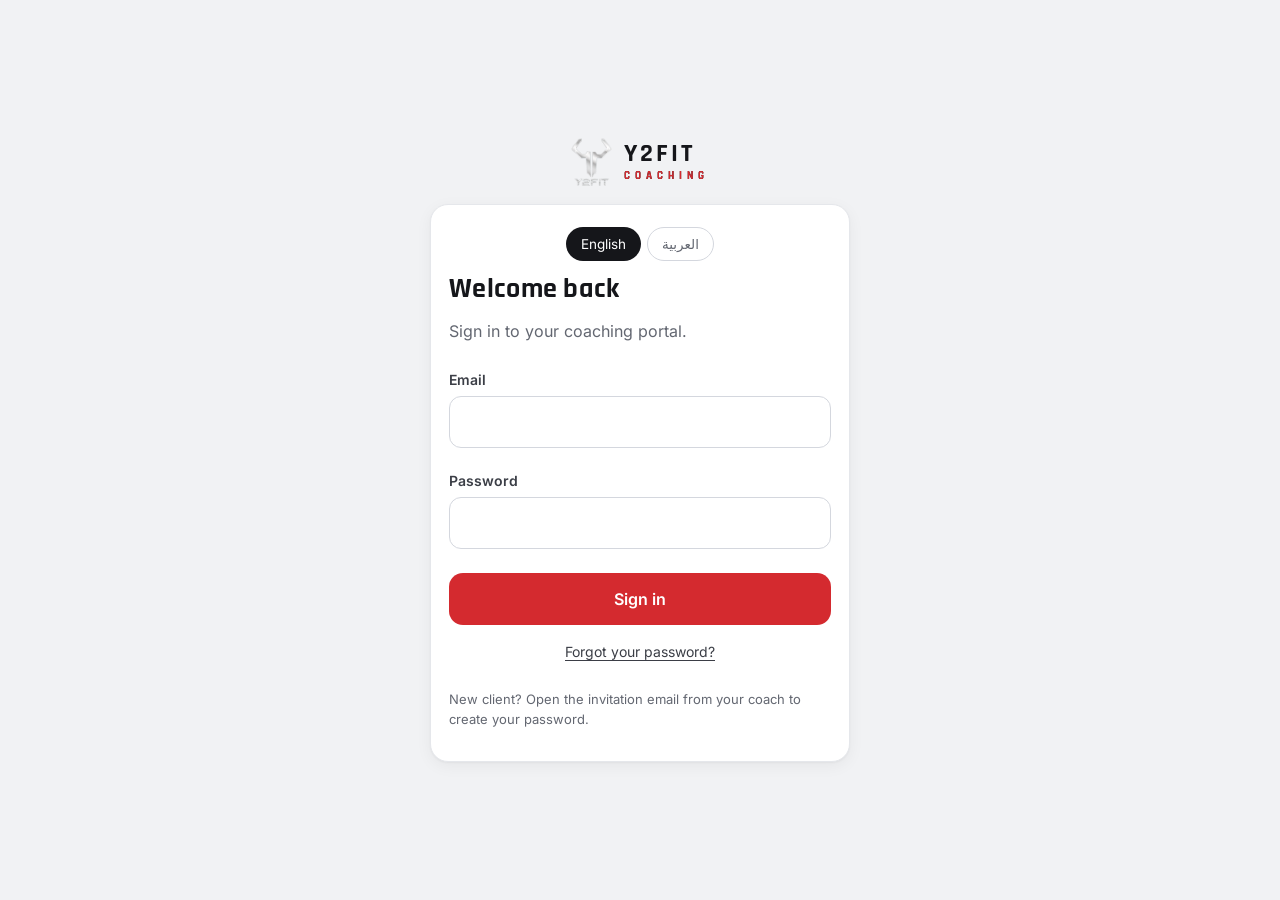
==== commit debf0104: "Update index.html" ====
--- a/index.html
+++ b/index.html
@@ -7,7 +7,7 @@
     <meta name="referrer" content="no-referrer" />
     <meta
       http-equiv="Content-Security-Policy"
-      content="default-src 'self'; script-src 'self' 'sha256-jDDRGex/MrT0CccQMWyHxSBkiZv4CRub4TukaxVb5jg='; style-src 'self' 'unsafe-inline'; img-src 'self' data: blob:; font-src 'self'; connect-src 'self' https://rhuncukkrwwhmzfdraai.supabase.co; frame-src 'self'; worker-src 'self'; manifest-src 'self'; object-src 'none'; base-uri 'none'; form-action 'none'"
+      content="default-src 'self'; script-src 'self' 'sha256-jDDRGex/MrT0CccQMWyHxSBkiZv4CRub4TukaxVb5jg='; style-src 'self' 'unsafe-inline'; img-src 'self' data: blob:; font-src 'self'; connect-src 'self' https://rhuncukkrwwhmzfdraai.supabase.co; frame-src 'self' https://www.youtube-nocookie.com; media-src 'self' blob:; worker-src 'self'; manifest-src 'self'; object-src 'none'; base-uri 'none'; form-action 'none'"
     />
     <meta name="theme-color" content="#090909" />
     <meta name="apple-mobile-web-app-capable" content="yes" />
@@ -17,9 +17,9 @@
     <link rel="icon" href="./icon-192.png" />
     <link rel="apple-touch-icon" href="./icon-180.png" />
     <title>Y2Fit Coaching</title>
-    <script type="module" crossorigin src="./assets/main-B8pPpLiS.js"></script>
-    <link rel="modulepreload" crossorigin href="./assets/api-5sjVMp1f.js">
-    <link rel="stylesheet" crossorigin href="./assets/api-CvpPeQQz.css">
+    <script type="module" crossorigin src="./assets/main-Dpi50Rs8.js"></script>
+    <link rel="modulepreload" crossorigin href="./assets/theme-BRdfxcS6.js">
+    <link rel="stylesheet" crossorigin href="./assets/theme-DQg9ICDK.css">
     <link rel="stylesheet" crossorigin href="./assets/main-LbW_VSlT.css">
   </head>
   <body>
--- a/assets/theme-DQg9ICDK.css
+++ b/assets/theme-DQg9ICDK.css
@@ -0,0 +1 @@
+@font-face{font-family:Inter;font-style:normal;font-display:swap;font-weight:400;src:url(./inter-cyrillic-ext-400-normal-BQZuk6qB.woff2) format("woff2"),url(./inter-cyrillic-ext-400-normal-DQukG94-.woff) format("woff");unicode-range:U+0460-052F,U+1C80-1C8A,U+20B4,U+2DE0-2DFF,U+A640-A69F,U+FE2E-FE2F}@font-face{font-family:Inter;font-style:normal;font-display:swap;font-weight:400;src:url(./inter-cyrillic-400-normal-obahsSVq.woff2) format("woff2"),url(./inter-cyrillic-400-normal-HOLc17fK.woff) format("woff");unicode-range:U+0301,U+0400-045F,U+0490-0491,U+04B0-04B1,U+2116}@font-face{font-family:Inter;font-style:normal;font-display:swap;font-weight:400;src:url(./inter-greek-ext-400-normal-DGGRlc-M.woff2) format("woff2"),url(./inter-greek-ext-400-normal-KugGGMne.woff) format("woff");unicode-range:U+1F00-1FFF}@font-face{font-family:Inter;font-style:normal;font-display:swap;font-weight:400;src:url(./inter-greek-400-normal-B4URO6DV.woff2) format("woff2"),url(./inter-greek-400-normal-q2sYcFCs.woff) format("woff");unicode-range:U+0370-0377,U+037A-037F,U+0384-038A,U+038C,U+038E-03A1,U+03A3-03FF}@font-face{font-family:Inter;font-style:normal;font-display:swap;font-weight:400;src:url(./inter-vietnamese-400-normal-DMkecbls.woff2) format("woff2"),url(./inter-vietnamese-400-normal-Bbgyi5SW.woff) format("woff");unicode-range:U+0102-0103,U+0110-0111,U+0128-0129,U+0168-0169,U+01A0-01A1,U+01AF-01B0,U+0300-0301,U+0303-0304,U+0308-0309,U+0323,U+0329,U+1EA0-1EF9,U+20AB}@font-face{font-family:Inter;font-style:normal;font-display:swap;font-weight:400;src:url(./inter-latin-ext-400-normal-C1nco2VV.woff2) format("woff2"),url(./inter-latin-ext-400-normal-77YHD8bZ.woff) format("woff");unicode-range:U+0100-02BA,U+02BD-02C5,U+02C7-02CC,U+02CE-02D7,U+02DD-02FF,U+0304,U+0308,U+0329,U+1D00-1DBF,U+1E00-1E9F,U+1EF2-1EFF,U+2020,U+20A0-20AB,U+20AD-20C0,U+2113,U+2C60-2C7F,U+A720-A7FF}@font-face{font-family:Inter;font-style:normal;font-display:swap;font-weight:400;src:url(./inter-latin-400-normal-C38fXH4l.woff2) format("woff2"),url(./inter-latin-400-normal-CyCys3Eg.woff) format("woff");unicode-range:U+0000-00FF,U+0131,U+0152-0153,U+02BB-02BC,U+02C6,U+02DA,U+02DC,U+0304,U+0308,U+0329,U+2000-206F,U+20AC,U+2122,U+2191,U+2193,U+2212,U+2215,U+FEFF,U+FFFD}@font-face{font-family:Inter;font-style:normal;font-display:swap;font-weight:500;src:url(./inter-cyrillic-ext-500-normal-B0yAr1jD.woff2) format("woff2"),url(./inter-cyrillic-ext-500-normal-BmqWE9Dz.woff) format("woff");unicode-range:U+0460-052F,U+1C80-1C8A,U+20B4,U+2DE0-2DFF,U+A640-A69F,U+FE2E-FE2F}@font-face{font-family:Inter;font-style:normal;font-display:swap;font-weight:500;src:url(./inter-cyrillic-500-normal-BasfLYem.woff2) format("woff2"),url(./inter-cyrillic-500-normal-CxZf_p3X.woff) format("woff");unicode-range:U+0301,U+0400-045F,U+0490-0491,U+04B0-04B1,U+2116}@font-face{font-family:Inter;font-style:normal;font-display:swap;font-weight:500;src:url(./inter-greek-ext-500-normal-C4iEst2y.woff2) format("woff2"),url(./inter-greek-ext-500-normal-2j5mBUwD.woff) format("woff");unicode-range:U+1F00-1FFF}@font-face{font-family:Inter;font-style:normal;font-display:swap;font-weight:500;src:url(./inter-greek-500-normal-BIZE56-Y.woff2) format("woff2"),url(./inter-greek-500-normal-Xzm54t5V.woff) format("woff");unicode-range:U+0370-0377,U+037A-037F,U+0384-038A,U+038C,U+038E-03A1,U+03A3-03FF}@font-face{font-family:Inter;font-style:normal;font-display:swap;font-weight:500;src:url(./inter-vietnamese-500-normal-DOriooB6.woff2) format("woff2"),url(./inter-vietnamese-500-normal-mJboJaSs.woff) format("woff");unicode-range:U+0102-0103,U+0110-0111,U+0128-0129,U+0168-0169,U+01A0-01A1,U+01AF-01B0,U+0300-0301,U+0303-0304,U+0308-0309,U+0323,U+0329,U+1EA0-1EF9,U+20AB}@font-face{font-family:Inter;font-style:normal;font-display:swap;font-weight:500;src:url(./inter-latin-ext-500-normal-CV4jyFjo.woff2) format("woff2"),url(./inter-latin-ext-500-normal-BxGbmqWO.woff) format("woff");unicode-range:U+0100-02BA,U+02BD-02C5,U+02C7-02CC,U+02CE-02D7,U+02DD-02FF,U+0304,U+0308,U+0329,U+1D00-1DBF,U+1E00-1E9F,U+1EF2-1EFF,U+2020,U+20A0-20AB,U+20AD-20C0,U+2113,U+2C60-2C7F,U+A720-A7FF}@font-face{font-family:Inter;font-style:normal;font-display:swap;font-weight:500;src:url(./inter-latin-500-normal-Cerq10X2.woff2) format("woff2"),url(./inter-latin-500-normal-BL9OpVg8.woff) format("woff");unicode-range:U+0000-00FF,U+0131,U+0152-0153,U+02BB-02BC,U+02C6,U+02DA,U+02DC,U+0304,U+0308,U+0329,U+2000-206F,U+20AC,U+2122,U+2191,U+2193,U+2212,U+2215,U+FEFF,U+FFFD}@font-face{font-family:Inter;font-style:normal;font-display:swap;font-weight:600;src:url(./inter-cyrillic-ext-600-normal-Dfes3d0z.woff2) format("woff2"),url(./inter-cyrillic-ext-600-normal-Bcila6Z-.woff) format("woff");unicode-range:U+0460-052F,U+1C80-1C8A,U+20B4,U+2DE0-2DFF,U+A640-A69F,U+FE2E-FE2F}@font-face{font-family:Inter;font-style:normal;font-display:swap;font-weight:600;src:url(./inter-cyrillic-600-normal-CWCymEST.woff2) format("woff2"),url(./inter-cyrillic-600-normal-4D_pXhcN.woff) format("woff");unicode-range:U+0301,U+0400-045F,U+0490-0491,U+04B0-04B1,U+2116}@font-face{font-family:Inter;font-style:normal;font-display:swap;font-weight:600;src:url(./inter-greek-ext-600-normal-DRtmH8MT.woff2) format("woff2"),url(./inter-greek-ext-600-normal-B8X0CLgF.woff) format("woff");unicode-range:U+1F00-1FFF}@font-face{font-family:Inter;font-style:normal;font-display:swap;font-weight:600;src:url(./inter-greek-600-normal-plRanbMR.woff2) format("woff2"),url(./inter-greek-600-normal-BZpKdvQh.woff) format("woff");unicode-range:U+0370-0377,U+037A-037F,U+0384-038A,U+038C,U+038E-03A1,U+03A3-03FF}@font-face{font-family:Inter;font-style:normal;font-display:swap;font-weight:600;src:url(./inter-vietnamese-600-normal-Cc8MFFhd.woff2) format("woff2"),url(./inter-vietnamese-600-normal-BuLX-rYi.woff) format("woff");unicode-range:U+0102-0103,U+0110-0111,U+0128-0129,U+0168-0169,U+01A0-01A1,U+01AF-01B0,U+0300-0301,U+0303-0304,U+0308-0309,U+0323,U+0329,U+1EA0-1EF9,U+20AB}@font-face{font-family:Inter;font-style:normal;font-display:swap;font-weight:600;src:url(./inter-latin-ext-600-normal-D2bJ5OIk.woff2) format("woff2"),url(./inter-latin-ext-600-normal-CIVaiw4L.woff) format("woff");unicode-range:U+0100-02BA,U+02BD-02C5,U+02C7-02CC,U+02CE-02D7,U+02DD-02FF,U+0304,U+0308,U+0329,U+1D00-1DBF,U+1E00-1E9F,U+1EF2-1EFF,U+2020,U+20A0-20AB,U+20AD-20C0,U+2113,U+2C60-2C7F,U+A720-A7FF}@font-face{font-family:Inter;font-style:normal;font-display:swap;font-weight:600;src:url(./inter-latin-600-normal-LgqL8muc.woff2) format("woff2"),url(./inter-latin-600-normal-CiBQ2DWP.woff) format("woff");unicode-range:U+0000-00FF,U+0131,U+0152-0153,U+02BB-02BC,U+02C6,U+02DA,U+02DC,U+0304,U+0308,U+0329,U+2000-206F,U+20AC,U+2122,U+2191,U+2193,U+2212,U+2215,U+FEFF,U+FFFD}@font-face{font-family:Rajdhani;font-style:normal;font-display:swap;font-weight:600;src:url(./rajdhani-devanagari-600-normal-DhS7ScYx.woff2) format("woff2"),url(./rajdhani-devanagari-600-normal-BtY48IV_.woff) format("woff");unicode-range:U+0900-097F,U+1CD0-1CF9,U+200C-200D,U+20A8,U+20B9,U+20F0,U+25CC,U+A830-A839,U+A8E0-A8FF,U+11B00-11B09}@font-face{font-family:Rajdhani;font-style:normal;font-display:swap;font-weight:600;src:url(./rajdhani-latin-ext-600-normal-C9ZjJQAt.woff2) format("woff2"),url(./rajdhani-latin-ext-600-normal-BleIgkPp.woff) format("woff");unicode-range:U+0100-02BA,U+02BD-02C5,U+02C7-02CC,U+02CE-02D7,U+02DD-02FF,U+0304,U+0308,U+0329,U+1D00-1DBF,U+1E00-1E9F,U+1EF2-1EFF,U+2020,U+20A0-20AB,U+20AD-20C0,U+2113,U+2C60-2C7F,U+A720-A7FF}@font-face{font-family:Rajdhani;font-style:normal;font-display:swap;font-weight:600;src:url(./rajdhani-latin-600-normal-CXCVEoA9.woff2) format("woff2"),url(./rajdhani-latin-600-normal-Dx02qI2_.woff) format("woff");unicode-range:U+0000-00FF,U+0131,U+0152-0153,U+02BB-02BC,U+02C6,U+02DA,U+02DC,U+0304,U+0308,U+0329,U+2000-206F,U+20AC,U+2122,U+2191,U+2193,U+2212,U+2215,U+FEFF,U+FFFD}@font-face{font-family:Rajdhani;font-style:normal;font-display:swap;font-weight:700;src:url(./rajdhani-devanagari-700-normal-BQQOj9BB.woff2) format("woff2"),url(./rajdhani-devanagari-700-normal-DBRwWuxA.woff) format("woff");unicode-range:U+0900-097F,U+1CD0-1CF9,U+200C-200D,U+20A8,U+20B9,U+20F0,U+25CC,U+A830-A839,U+A8E0-A8FF,U+11B00-11B09}@font-face{font-family:Rajdhani;font-style:normal;font-display:swap;font-weight:700;src:url(./rajdhani-latin-ext-700-normal-S6aYESQK.woff2) format("woff2"),url(./rajdhani-latin-ext-700-normal-BPaQ7tlD.woff) format("woff");unicode-range:U+0100-02BA,U+02BD-02C5,U+02C7-02CC,U+02CE-02D7,U+02DD-02FF,U+0304,U+0308,U+0329,U+1D00-1DBF,U+1E00-1E9F,U+1EF2-1EFF,U+2020,U+20A0-20AB,U+20AD-20C0,U+2113,U+2C60-2C7F,U+A720-A7FF}@font-face{font-family:Rajdhani;font-style:normal;font-display:swap;font-weight:700;src:url(./rajdhani-latin-700-normal-BPDUZo87.woff2) format("woff2"),url(./rajdhani-latin-700-normal-e0Uj8ZlN.woff) format("woff");unicode-range:U+0000-00FF,U+0131,U+0152-0153,U+02BB-02BC,U+02C6,U+02DA,U+02DC,U+0304,U+0308,U+0329,U+2000-206F,U+20AC,U+2122,U+2191,U+2193,U+2212,U+2215,U+FEFF,U+FFFD}:root,:root[data-theme=light]{--bg: #f1f2f4;--card: #ffffff;--raised: #f5f6f8;--field: #ffffff;--line: #e5e7eb;--line-strong: #d4d7de;--text: #15161a;--text-2: #636771;--silver: #3b3e46;--ink-bg: #15161a;--ink-fg: #ffffff;--chrome: #15161a;--red: #d42a2f;--red-strong: #b81f24;--red-soft: rgba(212, 42, 47, .08);--red-line: rgba(212, 42, 47, .3);--on-red: #ffffff;--good: #11835a;--good-soft: rgba(17, 131, 90, .1);--good-line: rgba(17, 131, 90, .35);--danger: #c42b2b;--danger-soft: rgba(196, 43, 43, .08);--danger-line: rgba(196, 43, 43, .32);--info: #2c5fae;--info-soft: rgba(44, 95, 174, .08);--info-line: rgba(44, 95, 174, .3);--warn: #9a6400;--warn-soft: rgba(196, 135, 0, .12);--bar: rgba(255, 255, 255, .94);--top: rgba(241, 242, 244, .9);--shadow: 0 1px 2px rgba(17, 20, 28, .04), 0 4px 16px rgba(17, 20, 28, .05);--shadow-pop: 0 10px 34px rgba(17, 20, 28, .16);--ring-track: #eceef2;--radius: 18px;--radius-sm: 12px;--font: "Inter", system-ui, -apple-system, "Segoe UI", sans-serif;--display: "Rajdhani", "Inter", system-ui, sans-serif;color-scheme:light}:root[data-theme=dark]{--bg: #0c0d10;--card: #16171b;--raised: #1f2025;--field: #111216;--line: rgba(255, 255, 255, .07);--line-strong: rgba(255, 255, 255, .14);--text: #eeeff2;--text-2: #9a9ea8;--silver: #c9cbd1;--ink-bg: #eeeff2;--ink-fg: #111216;--chrome: #eeeff2;--red: #ec4247;--red-strong: #f25a5e;--red-soft: rgba(236, 66, 71, .14);--red-line: rgba(236, 66, 71, .42);--on-red: #ffffff;--good: #5ccf96;--good-soft: rgba(92, 207, 150, .13);--good-line: rgba(92, 207, 150, .4);--danger: #f38a8a;--danger-soft: rgba(243, 138, 138, .12);--danger-line: rgba(243, 138, 138, .4);--info: #a9c6f0;--info-soft: rgba(169, 198, 240, .11);--info-line: rgba(169, 198, 240, .32);--warn: #f0c060;--warn-soft: rgba(240, 192, 96, .13);--bar: rgba(18, 19, 23, .96);--top: rgba(12, 13, 16, .9);--shadow: none;--shadow-pop: 0 10px 34px rgba(0, 0, 0, .55);--ring-track: #24262c;color-scheme:dark}*{box-sizing:border-box}html,body{margin:0;background:var(--bg);color:var(--text);font:16px/1.5 var(--font);-webkit-text-size-adjust:100%}body{min-height:100dvh}h1,h2{font-family:var(--display);letter-spacing:.3px;margin:0 0 8px;line-height:1.15}h1{font-size:26px;font-weight:700}h2{font-size:20px;font-weight:600}p{margin:0 0 12px}.fine{color:var(--text-2);font-size:13px;margin-top:12px}.centered{min-height:100dvh;display:flex;flex-direction:column;align-items:center;justify-content:center;padding:24px 16px calc(24px + env(safe-area-inset-bottom));gap:18px}.brand{display:flex;align-items:center;gap:12px}.brand img{height:48px}.brand .word{font-family:var(--display);font-weight:700;font-size:26px;letter-spacing:3px;background:var(--chrome);-webkit-background-clip:text;background-clip:text;color:transparent;line-height:1}.brand .word span{display:block;font-size:11px;letter-spacing:5px;color:var(--red);-webkit-text-fill-color:var(--red);margin-top:4px}.card{background:var(--card);border:1px solid var(--line);border-radius:var(--radius);padding:20px 18px;width:100%}.card+.card{margin-top:14px}.auth,.welcome{max-width:420px;display:flex;flex-direction:column;gap:6px}.welcome p{font-size:17px}.field{display:flex;flex-direction:column;gap:6px;font-size:14px;font-weight:600;color:var(--silver);margin:8px 0}.field input{font:inherit;font-weight:400;font-size:16px;color:var(--text);background:var(--field);border:1px solid var(--line-strong);border-radius:12px;padding:13px 14px}.field input:focus{outline:2px solid var(--silver);outline-offset:1px}.btn{display:inline-flex;align-items:center;justify-content:center;gap:8px;font:inherit;font-weight:600;color:var(--text);background:var(--raised);border:1px solid var(--line-strong);border-radius:12px;padding:13px 18px;cursor:pointer;text-decoration:none;min-height:48px}.btn.primary{background:var(--red);color:var(--on-red);border-color:transparent}.btn.primary:active{background:var(--red-strong)}.btn.ink{background:var(--ink-bg);color:var(--ink-fg);border-color:transparent}.btn.danger{color:var(--danger)}.btn.block{width:100%;margin-top:10px}.btn:disabled{opacity:.6;cursor:default}.link{background:none;border:0;color:var(--silver);font:inherit;font-size:14px;padding:10px;cursor:pointer;text-decoration:underline;text-underline-offset:3px}.row{display:flex;gap:10px;flex-wrap:wrap}.alert{border-radius:12px;padding:11px 13px;background:var(--danger-soft);color:var(--danger);font-size:14px;margin:6px 0}.checks{list-style:none;padding:0;margin:4px 0 6px}.checks li{padding:6px 0 6px 28px;position:relative;color:var(--silver)}.checks li:before{content:"✓";position:absolute;left:4px;color:var(--red);font-weight:700}.spinner{width:34px;height:34px;border-radius:50%;border:3px solid var(--line-strong);border-top-color:var(--red);animation:spin .8s linear infinite}@keyframes spin{to{transform:rotate(360deg)}}.shell{min-height:100dvh;display:flex;flex-direction:column}.top{position:sticky;top:0;z-index:5;display:flex;align-items:center;gap:12px;padding:calc(10px + env(safe-area-inset-top)) 16px 10px;background:var(--top);-webkit-backdrop-filter:blur(10px);backdrop-filter:blur(10px);border-bottom:1px solid var(--line)}.top .logo{height:34px}.top .who{flex:1;min-width:0}.top .hello{font-family:var(--display);font-weight:700;font-size:20px;line-height:1.1}.top .stage{font-size:12px;color:var(--text-2)}.icon{width:44px;height:44px;border-radius:12px;border:1px solid var(--line-strong);background:var(--raised);color:var(--text);font-size:18px;cursor:pointer}.icon.on{border-color:var(--red)}.content{flex:1;width:100%;max-width:720px;margin:0 auto;padding:16px 16px calc(96px + env(safe-area-inset-bottom))}.tabs{position:fixed;left:0;right:0;bottom:0;z-index:5;display:grid;grid-template-columns:repeat(6,1fr);background:var(--bar);border-top:1px solid var(--line);padding-bottom:env(safe-area-inset-bottom)}.tabs button{position:relative;display:flex;flex-direction:column;align-items:center;gap:2px;padding:10px 2px 9px;background:none;border:0;color:var(--text-2);font:inherit;font-size:11px;cursor:pointer;min-height:58px}.tabs button .ic{font-size:19px;line-height:1}.tabs button.on{color:var(--text)}.tabs button.on:before{content:"";position:absolute;top:0;left:28%;right:28%;height:3px;border-radius:0 0 3px 3px;background:var(--red)}.tabs .dot{position:absolute;top:6px;right:calc(50% - 22px);min-width:18px;height:18px;border-radius:9px;background:var(--red);color:#fff;font-size:11px;font-weight:700;display:flex;align-items:center;justify-content:center;padding:0 5px}.tabs .lock{position:absolute;top:5px;right:calc(50% - 20px);font-size:10px}.hero h1{font-size:28px}.steps{list-style:none;padding:0;margin:16px 0 6px}.steps li{display:flex;align-items:center;gap:12px;padding:10px 0;color:var(--text-2);border-top:1px solid var(--line)}.steps li:first-child{border-top:0}.steps .bullet{width:26px;height:26px;flex:none;border-radius:50%;border:2px solid var(--line-strong);display:flex;align-items:center;justify-content:center;font-size:13px;font-weight:700}.steps li.done{color:var(--text)}.steps li.done .bullet{background:var(--red);border-color:var(--red);color:#fff}.steps li.current{color:var(--text)}.steps li.current .bullet{border-color:var(--red);box-shadow:0 0 0 4px var(--red-soft)}.steps .when{margin-left:auto;font-size:13px;color:var(--text-2)}.notes{list-style:none;padding:0;margin:6px 0 0}.notes li{padding:12px 0 12px 14px;border-top:1px solid var(--line);position:relative}.notes li:first-child{border-top:0}.notes li.new:before{content:"";position:absolute;left:0;top:18px;width:7px;height:7px;border-radius:50%;background:var(--red)}.notes .t{font-weight:600}.notes .b{color:var(--silver);font-size:14px}.notes .d{color:var(--text-2);font-size:12px;margin-top:2px}.locked{text-align:center;padding:22px 6px 8px}.locked .big{font-size:40px;margin-bottom:6px}.kv{display:grid;grid-template-columns:auto 1fr;gap:8px 16px;margin:8px 0 0}.kv dt{color:var(--text-2)}.kv dd{margin:0;word-break:break-word}.qwrap{height:100dvh;display:flex;flex-direction:column}.qbar{display:flex;align-items:center;justify-content:space-between;gap:10px;padding:calc(4px + env(safe-area-inset-top)) 8px 4px;border-bottom:1px solid var(--line);font-size:13px;color:var(--text-2)}.qframe{flex:1;width:100%;border:0;background:var(--bg)}@media(min-width:760px){.tabs{left:50%;right:auto;width:720px;transform:translate(-50%);border:1px solid var(--line);border-bottom:0;border-radius:16px 16px 0 0}}.plan-head{margin-bottom:12px}.plan-meta{display:flex;flex-direction:column;gap:2px;margin-bottom:10px}.plan-note{background:var(--red-soft);border-left:4px solid var(--red);border-radius:8px;padding:8px 12px;margin:0 0 10px;white-space:pre-wrap}.plan-frame{display:block;width:100%;min-height:60vh;border:0;border-radius:16px;background:#fff;overflow:hidden}.quick{display:flex;flex-direction:column;gap:8px;margin:4px 0 10px}.next-ci{display:flex;flex-direction:column;align-items:flex-start;gap:2px;text-align:left;font:inherit;color:var(--text);cursor:pointer;border-left:5px solid var(--line-strong)}button.next-ci{margin-top:14px}.next-ci.inline{cursor:default;background:var(--raised);border-radius:12px;padding:12px 14px;margin:6px 0 12px;border:1px solid var(--line);border-left:5px solid var(--line-strong)}.next-ci.due,.next-ci.late{border-left-color:var(--red)}.next-ci.soon{border-left-color:var(--warn)}.ck-l{font-size:11px;letter-spacing:.2em;text-transform:uppercase;color:var(--red);font-weight:700}.ck-d{font-family:var(--display);font-size:22px;font-weight:700;line-height:1.15}.ck-s{font-size:14px;color:var(--text-2)}.next-ci.late .ck-s,.next-ci.due .ck-s{color:var(--text);font-weight:600}.small{font-size:13.5px}.ok-line{color:var(--good);font-weight:600;margin:4px 0 0}.ci-list{list-style:none;padding:0;margin:0}.ci-list li{padding:12px 0;border-top:1px solid var(--line)}.ci-list li:first-child{border-top:0;padding-top:4px}.ci-top{display:flex;flex-wrap:wrap;align-items:center;gap:6px 12px}.pill{font-size:12px;padding:2px 9px;border-radius:99px;background:var(--raised);color:var(--text-2);border:1px solid var(--line)}.pill.good{color:var(--good);border-color:var(--good-line)}.fb{margin:8px 0 0;background:var(--raised);border-radius:10px;padding:9px 12px;white-space:pre-wrap}.stats{display:grid;grid-template-columns:repeat(3,minmax(0,1fr));gap:8px;margin:6px 0 12px}.stats>div{background:var(--raised);border:1px solid var(--line);border-radius:12px;padding:9px 10px;display:flex;flex-direction:column}.stats .kl{font-size:10.5px;letter-spacing:.12em;text-transform:uppercase;color:var(--text-2);font-weight:600}.stats b{font-family:var(--display);font-size:21px;line-height:1.2}.stats .ks{font-size:12px;color:var(--text-2)}.wchart{width:100%;height:auto;display:block}.wchart .grid{stroke:var(--line-strong);stroke-width:1}.wchart .axis{fill:var(--text-2);font-size:10px;font-family:var(--font)}.wchart .line{fill:none;stroke:var(--red);stroke-width:2.5;stroke-linejoin:round;stroke-linecap:round}.wchart .dot{fill:var(--card);stroke:var(--red);stroke-width:2}.meas{width:100%;border-collapse:collapse;font-size:14.5px}.meas th{text-align:left;font-size:11px;letter-spacing:.1em;text-transform:uppercase;color:var(--text-2);font-weight:600;padding:0 4px 6px}.meas td{padding:8px 4px;border-top:1px solid var(--line)}.meas td:first-child{color:var(--text-2)}.meas td.down,.meas td.up{color:var(--text);font-weight:600}.chat{display:flex;flex-direction:column;min-height:calc(100dvh - 190px)}.chat-body{flex:1;display:flex;flex-direction:column;gap:8px;padding:6px 0 10px}.msg{max-width:82%;padding:9px 12px 6px;border-radius:16px;white-space:pre-wrap;overflow-wrap:anywhere}.msg.them{align-self:flex-start;background:var(--raised);border-bottom-left-radius:5px}.msg.me{align-self:flex-end;background:var(--red);color:var(--on-red);border-bottom-right-radius:5px}.msg.failed{outline:2px solid var(--red)}.msg-meta{font-size:11.5px;opacity:.7;margin-top:3px}.msg.me .msg-meta{text-align:right}.msg-meta .link{font-size:inherit;padding:0;color:inherit;text-decoration:underline}.chat-compose{position:sticky;bottom:calc(66px + env(safe-area-inset-bottom));display:flex;gap:8px;align-items:flex-end;background:var(--card);padding-top:8px}.chat-compose textarea{flex:1;resize:none;background:var(--raised);color:var(--text);border:1px solid var(--line-strong);border-radius:14px;padding:10px 12px;font:inherit;font-size:16px}.preview-bar{position:sticky;top:0;z-index:9;background:var(--warn);color:#1b1300;font-weight:700;text-align:center;padding:7px 10px;font-size:14px}.log-card .row-btn{display:flex;align-items:center;gap:10px;width:100%;background:none;border:0;color:var(--text);font:inherit;padding:0;text-align:left;cursor:pointer}.log-card .row-btn span:not(.pill){flex:1;color:var(--text-2)}.qbar.inline{position:static;padding:0 0 6px;background:none;border:0}.field select,.field textarea{font:inherit;font-weight:400;font-size:16px;color:var(--text);background:var(--field);border:1px solid var(--line-strong);border-radius:12px;padding:12px 14px}.ex-card{padding:16px 14px}.ex-h{display:flex;gap:10px;align-items:flex-start;margin-bottom:8px}.ex-n{flex:none;width:26px;height:26px;border-radius:50%;background:var(--raised);display:grid;place-items:center;font-weight:700;font-size:13px}.sets{display:flex;flex-direction:column;gap:6px}.set{display:grid;grid-template-columns:34px 1fr 1fr 48px;gap:8px;align-items:center}.set.head{font-size:11px;letter-spacing:.1em;text-transform:uppercase;color:var(--text-2);font-weight:600}.set>span:first-child{text-align:center;color:var(--text-2);font-weight:600}.set input{min-width:0;font:inherit;font-size:16px;color:var(--text);background:var(--field);border:1px solid var(--line-strong);border-radius:10px;padding:10px;text-align:center}.set.done input{border-color:var(--good-line)}.tick{height:42px;border-radius:10px;border:1px solid var(--line-strong);background:var(--field);color:var(--text-2);font-size:18px;cursor:pointer}.tick.on{background:var(--good-soft);color:var(--good);border-color:var(--good-line)}.link.small{font-size:13.5px;padding:6px 0;align-self:flex-start}.day-chips{display:flex;gap:6px;overflow-x:auto;padding-bottom:6px;margin:4px 0 10px;scrollbar-width:none}.chip{flex:none;border:1px solid var(--line-strong);background:none;color:var(--text-2);border-radius:99px;padding:7px 12px;font:inherit;font-size:13.5px;cursor:pointer}.chip.has{color:var(--text)}.chip.has:after{content:" •";color:var(--good)}.chip.on{background:var(--ink-bg);color:var(--ink-fg);border-color:transparent}.meal-ticks{list-style:none;padding:0;margin:0 0 10px;display:flex;flex-direction:column;gap:10px}.meal-ticks li{border:1px solid var(--line);border-radius:12px;padding:10px 12px}.mt-name{display:flex;flex-direction:column;margin-bottom:8px}.mt-choices{display:grid;grid-template-columns:repeat(4,minmax(0,1fr));gap:6px}.mt-c{border:1px solid var(--line-strong);background:var(--field);color:var(--text-2);border-radius:10px;padding:8px 2px;font:inherit;font-size:12.5px;cursor:pointer}.mt-c.on.as_planned{background:var(--good-soft);color:var(--good);border-color:var(--good-line)}.mt-c.on.swapped{background:var(--info-soft);color:var(--info);border-color:var(--info-line)}.mt-c.on.off_plan{background:var(--danger-soft);color:var(--danger);border-color:var(--danger-line)}.mt-c.on.skipped{background:var(--raised);color:var(--text)}.track-grid{display:grid;grid-template-columns:1fr;gap:0}@media(min-width:520px){.track-grid{grid-template-columns:repeat(3,1fr);gap:10px}}.lang-sw{display:inline-flex;gap:6px;align-self:center;margin:2px 0 6px}.lang-sw .chip{padding:6px 14px}.lang-btn{flex:none;font-family:"Cairo",var(--font);font-size:15px;font-weight:700;line-height:1}.qbar .lang-btn{width:38px;height:38px}.ex-en{font-size:12.5px;color:var(--text-2);direction:ltr;unicode-bidi:isolate}[dir=rtl]{--font: "Cairo", "Inter", system-ui, -apple-system, "Segoe UI", sans-serif;--display: "Cairo", "Rajdhani", "Inter", system-ui, sans-serif}[dir=rtl] body{line-height:1.65}[dir=rtl] h1,[dir=rtl] h2,[dir=rtl] .brand .word,[dir=rtl] .ck-l,[dir=rtl] .stats .kl,[dir=rtl] .meas th,[dir=rtl] .set.head{letter-spacing:0;text-transform:none}[dir=rtl] .brand .word{letter-spacing:3px}[dir=rtl] .checks li{padding:6px 28px 6px 0}[dir=rtl] .checks li:before{left:auto;right:4px}[dir=rtl] .steps .when{margin-left:0;margin-right:auto}[dir=rtl] .notes li{padding:12px 14px 12px 0}[dir=rtl] .notes li.new:before{left:auto;right:0}[dir=rtl] .plan-note{border-left:0;border-right:4px solid var(--red)}[dir=rtl] .next-ci{text-align:right;border-left:1px solid var(--line);border-right:5px solid var(--line-strong)}[dir=rtl] .next-ci.due,[dir=rtl] .next-ci.late{border-right-color:var(--red)}[dir=rtl] .next-ci.soon{border-right-color:var(--warn)}[dir=rtl] .tabs .dot{right:auto;left:calc(50% - 22px)}[dir=rtl] .tabs .lock{right:auto;left:calc(50% - 20px)}[dir=rtl] .msg.them{border-bottom-left-radius:16px;border-bottom-right-radius:5px}[dir=rtl] .msg.me{border-bottom-right-radius:16px;border-bottom-left-radius:5px}[dir=rtl] .msg.me .msg-meta{text-align:left}[dir=rtl] .meas th,[dir=rtl] .log-card .row-btn{text-align:right}[dir=rtl] .wchart,[dir=rtl] .set input,[dir=rtl] input[type=number],[dir=rtl] input[type=email],[dir=rtl] input[type=password]{direction:ltr}[dir=rtl] .set input{text-align:center}[dir=rtl] input[type=email],[dir=rtl] input[type=password]{text-align:right}.tabs.seven{grid-template-columns:repeat(7,1fr)}.tabs.seven button{font-size:10px;padding-inline:0}.cb-head{padding-bottom:12px}.cb-subs{display:flex;gap:8px;overflow-x:auto;padding-bottom:4px;margin:6px -4px 0;scrollbar-width:none}.cb-subs button{flex:none;font:inherit;font-size:14px;font-weight:600;color:var(--text-2);background:var(--raised);border:1px solid var(--line-strong);border-radius:999px;padding:8px 14px;cursor:pointer}.cb-subs button.on{color:var(--ink-fg);background:var(--ink-bg);border-color:transparent}.cb{margin-top:14px}.cb>.card+.card,.cb>section+section{margin-top:14px}.cb-hint{font-size:13px;margin:0 4px 10px}.cb-note{border-inline-start:4px solid var(--red)}.cb-note p{margin:4px 0 0}.cb-meal-h{display:flex;justify-content:space-between;align-items:baseline;gap:10px}.cb-opts{display:flex;gap:6px;flex-wrap:wrap;margin:6px 0 4px}.cb-opts button{font:inherit;font-size:13px;color:var(--text-2);background:none;border:1px solid var(--line-strong);border-radius:10px;padding:5px 10px;cursor:pointer}.cb-opts button.on{color:var(--text);border-color:var(--red)}.cb-items{list-style:none;padding:0;margin:8px 0}.cb-items li{display:flex;gap:12px;padding:8px 0;border-bottom:1px solid var(--line)}.cb-items .amt{flex:none;min-width:84px;font-weight:700;color:var(--silver)}.cb-items .nm{display:flex;flex-direction:column}.cb-items small,.cb-row small,.cb-lesson small,.cb-temps small{color:var(--text-2);font-size:12.5px;display:block}.cb-totals{display:flex;flex-wrap:wrap;gap:6px 14px;font-size:14px;color:var(--text-2)}.cb-totals b{color:var(--text)}.cb-cook{margin-top:12px;display:flex;flex-direction:column;gap:8px}.cb-cook-btn,.cb-row{display:flex;align-items:center;gap:12px;width:100%;text-align:start;font:inherit;color:var(--text);background:var(--raised);border:1px solid var(--line-strong);border-radius:14px;padding:8px 12px;cursor:pointer}.cb-row{background:none;border:0;border-bottom:1px solid var(--line);border-radius:0;padding:10px 2px}.cb-cook-btn img,.cb-row img{width:48px;height:48px;flex:none;border-radius:12px;background:#fff}.cb-cook-btn>span:nth-child(2),.cb-row-t{flex:1;display:flex;flex-direction:column;min-width:0}.cb-cook-btn small{color:var(--text-2);font-size:12.5px}.go{font-size:22px;color:var(--text-2)}[dir=rtl] .go{transform:scaleX(-1)}.cb-ready{font-size:13px}.cb-bar{display:flex;justify-content:space-between;gap:10px;margin-bottom:12px}.fav-on{color:var(--warn);border-color:var(--warn)}.cb-photo{width:100%;max-height:260px;object-fit:cover;border-radius:12px;margin-bottom:12px}.cb-illus{display:flex;flex-direction:column;align-items:center;background:#fff;border-radius:12px;padding:8px;margin-bottom:12px}.cb-illus img{width:140px;height:140px}.cb-illus span{color:#71717a;font-size:12px}.cb-cat{color:var(--red);font-weight:700;font-size:12px;text-transform:uppercase;letter-spacing:1px}.cb-other{margin-top:-4px;margin-bottom:8px}.cb-chips{display:flex;flex-wrap:wrap;gap:6px}.cb-chips span{font-size:12.5px;background:var(--raised);border:1px solid var(--line);border-radius:999px;padding:3px 10px;color:var(--silver)}.cb-yours{border-color:var(--red-line)}.cb-ings{padding-inline-start:20px;margin:6px 0 10px}.cb-ings li{margin:6px 0}.cb-ings .amt{font-weight:700}.cb-ings .opt{display:block;color:var(--warn)}.cb-steps{list-style:none;padding:0;margin:0}.cb-steps li button{display:flex;gap:12px;width:100%;text-align:start;font:inherit;color:var(--text);background:none;border:0;border-bottom:1px solid var(--line);padding:12px 0;cursor:pointer;line-height:1.55}.cb-steps .num{flex:none;width:32px;height:32px;border-radius:50%;background:var(--raised);border:1px solid var(--line-strong);display:flex;align-items:center;justify-content:center;font-weight:700}.cb-steps li.done button{color:var(--text-2)}.cb-steps li.done .num{background:var(--good);color:var(--ink-fg);border-color:transparent}.cb-video{position:relative;width:100%;aspect-ratio:16 / 9;border-radius:12px;overflow:hidden;background:#000;margin-top:8px}.cb-video iframe{position:absolute;top:0;right:0;bottom:0;left:0;width:100%;height:100%;border:0}.cb-video-file{width:100%;border-radius:12px;margin-top:8px;background:#000}.cb-watch{text-decoration:none}.cb-safety{border-color:var(--danger-line)}.cb-list{padding-inline-start:20px;margin:6px 0}.cb-list li{margin:5px 0}.cb-search{width:100%;font:inherit;color:var(--text);background:var(--field);border:1px solid var(--line-strong);border-radius:12px;padding:12px 14px}.cb-filters{margin-top:10px}.cb-filters summary{cursor:pointer;color:var(--silver);font-weight:600;padding:6px 0}.cb-filter-grid{display:grid;grid-template-columns:repeat(2,minmax(0,1fr));gap:8px}.cb-filter{display:flex;flex-direction:column;gap:4px;font-size:12.5px;color:var(--text-2)}.cb-filter select{font:inherit;font-size:14px;color:var(--text);background:var(--field);border:1px solid var(--line-strong);border-radius:10px;padding:9px 10px}.cb-equip{display:flex;flex-wrap:wrap;gap:6px;align-items:center;margin-top:10px;font-size:13px;color:var(--text-2)}.cb-equip button{font:inherit;font-size:13px;color:var(--text-2);background:none;border:1px solid var(--line-strong);border-radius:999px;padding:5px 11px;cursor:pointer}.cb-equip button.on{color:var(--text);border-color:var(--red);background:var(--red-soft)}.cb-lesson{border-bottom:1px solid var(--line);padding:10px 0}.cb-lesson summary{cursor:pointer;display:flex;flex-direction:column;gap:2px}.cb-temps{width:100%;border-collapse:collapse}.cb-temps td{padding:8px 4px;border-bottom:1px solid var(--line);vertical-align:top}.cb-temps .amt{font-weight:700;white-space:nowrap;text-align:end}body{background:var(--bg)}.card{border-radius:var(--radius);box-shadow:var(--shadow);border-color:var(--line)}.card+.card,.card+.sticky-cta+.card{margin-top:12px}h1{font-size:28px}h2{font-size:19px}.muted{color:var(--text-2)}.btn{border-radius:14px;min-height:50px}.btn:focus-visible,.tabs button:focus-visible,.seg button:focus-visible,.avatar:focus-visible,.action-card:focus-visible{outline:2px solid var(--red);outline-offset:2px}.field input,.field select,.field textarea{background:var(--field)}.field input:focus,.field select:focus,.field textarea:focus{outline:2px solid var(--red);outline-offset:0;border-color:transparent}.alert{background:var(--danger-soft);color:var(--danger)}.alert.ok{background:var(--good-soft);color:var(--good)}.alert.info{background:var(--info-soft);color:var(--info)}.pill.red{color:var(--red);border-color:var(--red-line);background:var(--red-soft);font-weight:600}.ck-l,.stats .kl,.set.head,.meas th,.cb-cat{text-transform:none;letter-spacing:0}.ck-l{font-size:13px}.stats .kl{font-size:12.5px}.cb-cat{font-size:13px}.top{padding:calc(8px + env(safe-area-inset-top)) 16px 8px;gap:10px;border-bottom:1px solid var(--line)}.top .logo{height:30px}[data-theme=light] .top .logo{filter:invert(1) brightness(.2)}.brand-sm{font-family:var(--display);font-weight:700;font-size:18px;letter-spacing:3px;color:var(--text)}.avatar{width:40px;height:40px;flex:none;border-radius:50%;border:0;background:var(--ink-bg);color:var(--ink-fg);font-family:var(--display);font-weight:700;font-size:18px;cursor:pointer}.avatar.on{box-shadow:0 0 0 3px var(--bg),0 0 0 5px var(--red)}.icon{width:40px;height:40px;border-radius:50%;background:var(--card)}.tabs{grid-template-columns:repeat(5,1fr);background:var(--bar);-webkit-backdrop-filter:blur(12px);backdrop-filter:blur(12px);border-top:1px solid var(--line)}.tabs button{gap:3px;padding:9px 2px 8px;font-size:11.5px;font-weight:600;min-height:62px;color:var(--text-2)}.tabs button .ic{display:grid;place-items:center;width:52px;height:30px;border-radius:15px;transition:background .2s ease}.tabs button.on{color:var(--red)}.tabs button.on .ic{background:var(--red-soft)}.tabs button.on:before{display:none}.tabs .dot{top:5px;right:calc(50% - 26px);border:2px solid var(--bar)}.tabs .dot.sm{min-width:10px;width:10px;height:10px;padding:0;top:8px;right:calc(50% - 18px)}.tabs .lock{top:6px;right:calc(50% - 22px);color:var(--text-2)}[dir=rtl] .tabs .dot.sm{right:auto;left:calc(50% - 18px)}.content{padding:14px 14px calc(100px + env(safe-area-inset-bottom))}.page-head{display:flex;align-items:flex-start;justify-content:space-between;gap:12px}.page-head h1{margin-bottom:4px}.seg-wrap{margin:0 0 12px}.seg{display:flex;gap:4px;padding:4px;background:var(--raised);border:1px solid var(--line);border-radius:14px;margin:12px 0}.seg-wrap .seg{margin:0}.seg button{flex:1;min-height:40px;border:0;border-radius:10px;background:none;color:var(--text-2);font:inherit;font-size:14.5px;font-weight:600;cursor:pointer}.seg button.on{background:var(--card);color:var(--text);box-shadow:var(--shadow)}[data-theme=dark] .seg button.on{background:var(--raised);box-shadow:0 0 0 1px var(--line-strong)}.empty{display:flex;flex-direction:column;align-items:center;text-align:center;gap:6px;padding:20px 8px 8px}.empty-ic{display:grid;place-items:center;width:56px;height:56px;border-radius:50%;background:var(--raised);color:var(--text-2);margin-bottom:4px}.empty p{margin:0;max-width:34ch}.pad{padding:0 6px}.h-line{display:flex;align-items:center;justify-content:space-between;gap:10px;margin-bottom:4px}.h-line h2{margin:0}.link-like{display:inline-flex;align-items:center;gap:4px;color:var(--red);font-weight:600;font-size:14px;margin-top:6px}[dir=rtl] .flip{transform:scaleX(-1)}.sticky-cta{position:sticky;bottom:calc(70px + env(safe-area-inset-bottom));z-index:4;margin:12px -2px 0;padding:8px 2px 4px;background:linear-gradient(to top,var(--bg) 70%,transparent)}.sticky-cta .btn{margin:0;box-shadow:var(--shadow-pop)}.fold{padding:0;overflow:hidden}.fold-h{display:flex;align-items:center;gap:12px;width:100%;padding:16px;background:none;border:0;color:var(--text);font:inherit;text-align:start;cursor:pointer;min-height:64px}.fold-h>span:not(.day-num){flex:1;display:flex;flex-direction:column;gap:2px;min-width:0}.fold-h b{font-size:16.5px}.fold-h small{font-size:13px}.fold>.btn,.fold>.plan-frame{margin:0 16px 16px;width:calc(100% - 32px)}.fold>.plan-frame{border:1px solid var(--line)}.chev{flex:none;color:var(--text-2);transition:transform .2s ease}.chev.up{transform:rotate(180deg)}.today-head{padding:6px 4px 4px}.today-date{color:var(--text-2);font-size:14px;font-weight:500}.today-head h1{font-size:32px;margin:0 0 12px}.week{display:grid;grid-template-columns:repeat(7,1fr);gap:6px;margin-bottom:14px}.wd{display:flex;flex-direction:column;align-items:center;gap:2px;padding:8px 0 7px;border-radius:14px;background:var(--card);border:1px solid var(--line)}.wd-n{font-size:11.5px;color:var(--text-2);font-weight:600}.wd-d{font-family:var(--display);font-size:19px;font-weight:700;line-height:1.1}.wd.today{background:var(--ink-bg);color:var(--ink-fg);border-color:transparent}.wd.today .wd-n{color:inherit;opacity:.75}.wd.future{opacity:.55}.wd-dot{width:5px;height:5px;border-radius:50%;background:transparent}.wd-dot.on{background:var(--red)}.ring{position:relative;flex:none}.ring-in{position:absolute;top:0;right:0;bottom:0;left:0;display:flex;flex-direction:column;align-items:center;justify-content:center;line-height:1}.ring-in span{font-size:12.5px;color:var(--text-2);margin-top:3px}.ring-num{font-family:var(--display);font-size:30px;font-weight:700;direction:ltr}.today-ring{display:flex;align-items:center;gap:18px;width:100%;text-align:start;font:inherit;color:var(--text);cursor:pointer}.ring-side{flex:1;min-width:0;display:flex;flex-direction:column;gap:6px}.ring-side h2{margin:0 0 2px}.mini-stat{display:flex;align-items:center;gap:8px;font-size:14.5px;color:var(--text-2)}.mini-stat svg{color:var(--red);flex:none}.mini-stat b{color:var(--text);font-family:var(--display);font-size:18px}.action-card{display:flex;align-items:center;gap:14px;width:100%;text-align:start;font:inherit;color:var(--text);cursor:pointer;padding:16px;min-height:72px}.action-card>span:nth-child(2){flex:1;min-width:0;display:flex;flex-direction:column;gap:2px}.action-card b{font-size:16px}.action-card small{font-size:13.5px}.ac-ic{display:grid;place-items:center;width:44px;height:44px;flex:none;border-radius:14px;background:var(--raised);color:var(--text)}.ac-ic.red,.ci-card.due .ac-ic{background:var(--red);color:var(--on-red)}.ci-card.soon .ac-ic{background:var(--warn-soft);color:var(--warn)}.ci-card.due{border-color:var(--red-line)}.go-ic{color:var(--text-2);flex:none}.workout-today{padding:18px 16px 16px}.wt-label{color:var(--red);font-weight:700;font-size:13.5px}.workout-today h2{font-family:var(--display);font-size:26px;margin:2px 0 0}.wt-list{list-style:none;padding:0;margin:12px 0 14px;border-top:1px solid var(--line)}.wt-list li{display:flex;justify-content:space-between;gap:12px;padding:9px 0;border-bottom:1px solid var(--line);font-size:14.5px}.wt-list li bdi{flex:none}.row2{display:flex;gap:8px}.row2 .btn{flex:1;margin:0}.updates .notes li{padding-top:10px;padding-bottom:10px}.updates .link{padding:6px 0 0}.plan-head .plan-name{color:var(--text);font-weight:600}.day-card.is-next{border-color:var(--red-line)}.day-num{display:grid;place-items:center;width:38px;height:38px;flex:none;border-radius:12px;background:var(--raised);font-family:var(--display);font-weight:700;font-size:19px}.day-card.is-next .day-num{background:var(--red);color:var(--on-red)}.ex-list{list-style:none;margin:0;padding:0 16px 8px;counter-reset:ex}.ex-list li{padding:12px 0;border-top:1px solid var(--line)}.ex-name{display:flex;flex-direction:column}.ex-name b{font-size:15.5px}.ex-meta{display:flex;flex-wrap:wrap;gap:6px;margin-top:7px}.stat{font-size:13px;color:var(--text-2);background:var(--raised);border-radius:8px;padding:4px 9px}.stat b{color:var(--text);font-family:var(--display);font-size:16px}.targets{display:grid;grid-template-columns:repeat(2,minmax(0,1fr));gap:8px;padding:12px}@media(min-width:420px){.targets{grid-template-columns:repeat(4,minmax(0,1fr))}}.macro{display:flex;flex-direction:column;padding:10px 12px;border-radius:12px;background:var(--raised)}.macro-l{font-size:12.5px;color:var(--text-2);font-weight:600}.macro b{font-family:var(--display);font-size:24px;line-height:1.15}.macro b small{font-family:var(--font);font-size:12px;font-weight:500;color:var(--text-2)}.macro:first-child{background:var(--ink-bg);color:var(--ink-fg)}.macro:first-child .macro-l,.macro:first-child small{color:inherit;opacity:.75}.meal-h{display:flex;justify-content:space-between;align-items:flex-start;gap:10px}.meal-h h2{margin:0 0 4px}.meal-time{font-family:var(--display);font-size:18px;font-weight:700;color:var(--text-2)}.opt-chips{display:flex;gap:6px;overflow-x:auto;margin:10px -2px 2px;padding:0 2px;scrollbar-width:none}.opt-chips button{flex:none;min-height:36px;font:inherit;font-size:13.5px;font-weight:600;color:var(--text-2);background:var(--raised);border:1px solid var(--line);border-radius:99px;padding:6px 13px;cursor:pointer}.opt-chips button.on{color:var(--ink-fg);background:var(--ink-bg);border-color:transparent}.food-list{list-style:none;padding:0;margin:8px 0 10px}.food-list li{display:grid;grid-template-columns:auto 1fr auto;align-items:baseline;gap:12px;padding:10px 0;border-bottom:1px solid var(--line)}.food-amt{font-family:var(--display);font-weight:700;font-size:17px;min-width:64px}.food-nm{font-size:15px}.food-k{font-size:13px;color:var(--text-2)}.food-k:after{content:" kcal"}[dir=rtl] .food-k:after{content:" سعرة"}.meal-tot{display:flex;flex-wrap:wrap;gap:4px 16px;font-size:14px;color:var(--text-2)}.meal-tot b{color:var(--text);font-family:var(--display);font-size:17px}.theme-sw{display:grid;grid-template-columns:repeat(3,1fr);gap:8px;margin-top:6px}.theme-sw button{display:flex;flex-direction:column;align-items:center;gap:6px;padding:14px 6px;min-height:76px;border-radius:14px;border:1px solid var(--line-strong);background:var(--raised);color:var(--text-2);font:inherit;font-size:13.5px;font-weight:600;cursor:pointer}.theme-sw button.on{border-color:var(--red);color:var(--text);box-shadow:0 0 0 1px var(--red) inset}.plan-frame{background:#fff}@media(prefers-reduced-motion:reduce){*{transition:none!important;animation:none!important}}@media(min-width:760px){.tabs{width:560px}.content{max-width:640px}}.meal-ticks li{border-radius:14px;padding:12px;background:var(--card)}.mt-c{min-height:48px;font-size:13px;font-weight:600;background:var(--raised)}.day-chips .chip{min-height:38px}.set input,.tick{min-height:46px}.next-ci.inline{border-radius:14px;background:var(--raised)}
